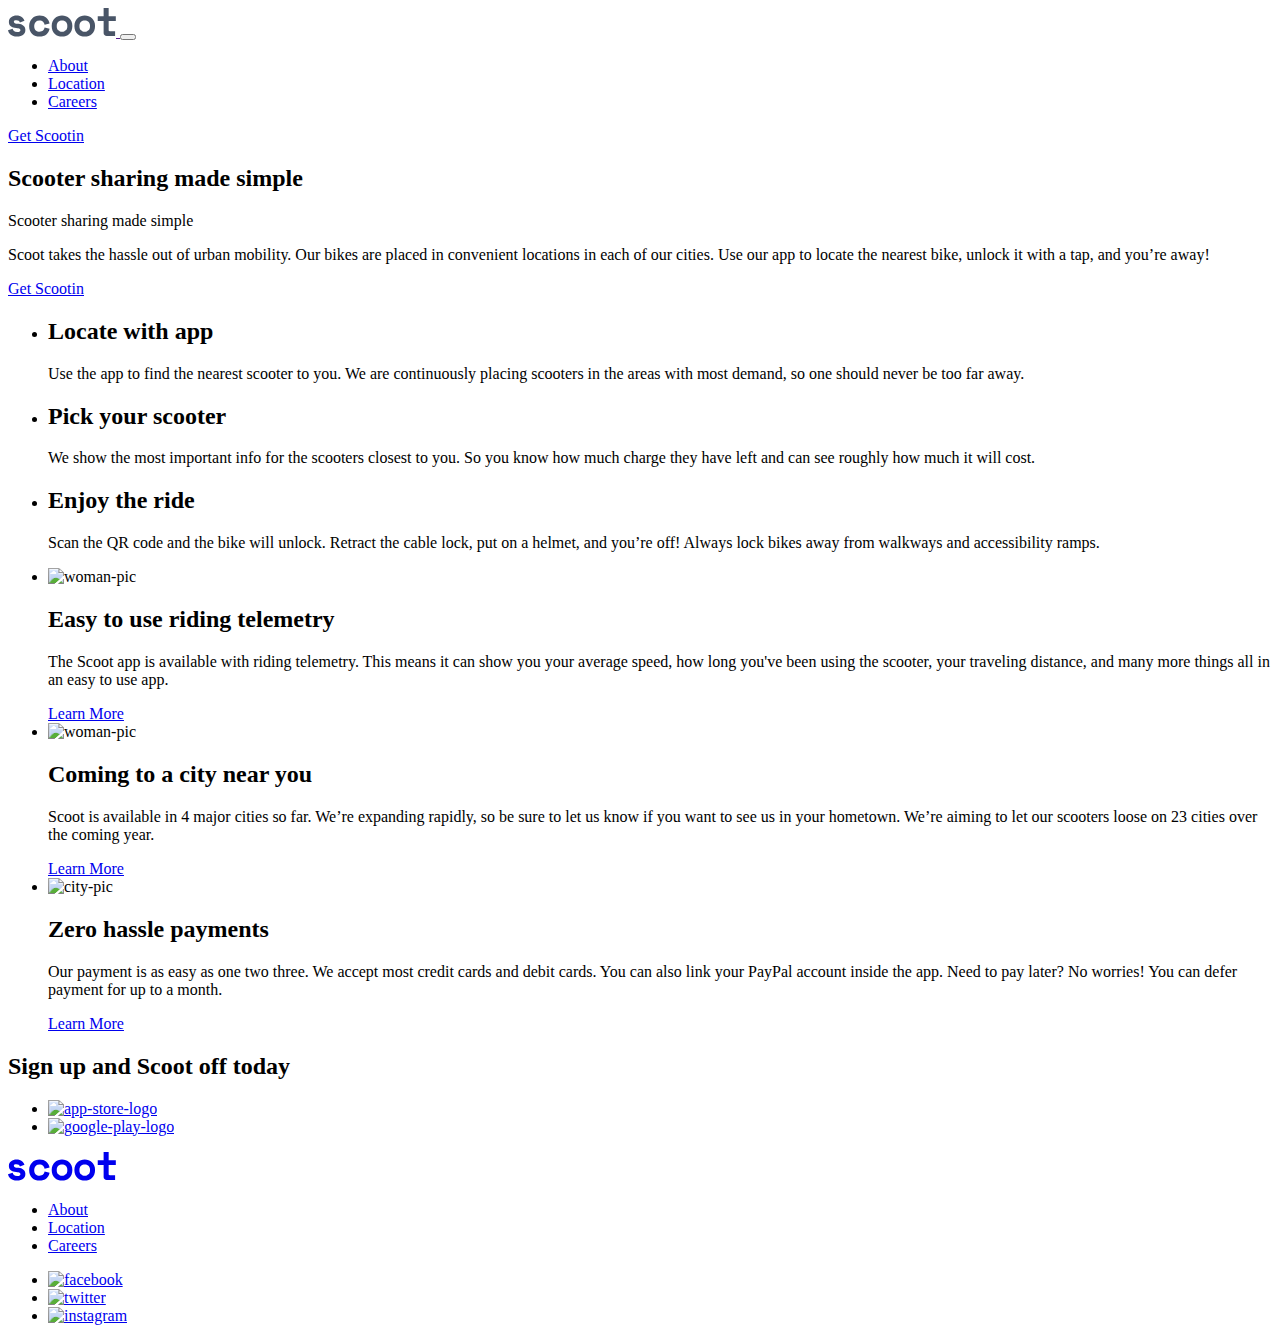
==== index.html @ ee01afff "first commit" ====
<!DOCTYPE html>
<html lang="en">

<head>
    <meta charset="UTF-8">
    <meta http-equiv="X-UA-Compatible" content="IE=edge">
    <meta name="viewport" content="width=device-width, initial-scale=1.0">
    <title>scoot</title>
    <link rel="stylesheet" href="css/normalize.css">
    <link rel="stylesheet" href="css/main.css">
</head>

<body>
    <header class="header">
        <div class="container header__container">
            <a class="header__link-logo" href="">
                <svg class="footer__logo-svg" width="108" height="29" fill="currentColor"
                    xmlns="http://www.w3.org/2000/svg">
                    <path fill-rule="evenodd" clip-rule="evenodd"
                        d="M107.097 23.2V28h-8.4c-.907 0-1.647-.293-2.22-.88-.573-.587-.86-1.333-.86-2.24V12.96h-5.88v-4.8h5.88V0h5.04v8.16h7.16v4.8h-7.16V22c0 .8.36 1.2 1.08 1.2h5.36ZM9.12 28.56c2.613 0 4.64-.587 6.08-1.76 1.44-1.173 2.16-2.747 2.16-4.72v-.24c0-1.787-.64-3.18-1.92-4.18-1.28-1-2.933-1.607-4.96-1.82-1.76-.187-2.973-.42-3.64-.7-.667-.28-1-.74-1-1.38 0-.453.213-.833.64-1.14.427-.307 1.067-.46 1.92-.46.933 0 1.693.207 2.28.62.587.413 1 .98 1.24 1.7l4.56-1.84a8.832 8.832 0 0 0-.92-1.74c-.4-.6-.92-1.147-1.56-1.64-.64-.493-1.42-.893-2.34-1.2-.92-.307-2.007-.46-3.26-.46-.96 0-1.893.133-2.8.4a7.473 7.473 0 0 0-2.4 1.18 6.193 6.193 0 0 0-1.68 1.9c-.427.747-.64 1.613-.64 2.6v.24c0 1.893.66 3.327 1.98 4.3 1.32.973 3.1 1.553 5.34 1.74.827.08 1.513.187 2.06.32.547.133.98.3 1.3.5.32.2.54.413.66.64.12.227.18.473.18.74 0 .453-.233.873-.7 1.26-.467.387-1.327.58-2.58.58-1.413 0-2.46-.32-3.14-.96-.68-.64-1.127-1.387-1.34-2.24L0 22.32c.133.693.393 1.407.78 2.14.387.733.94 1.4 1.66 2 .72.6 1.627 1.1 2.72 1.5 1.093.4 2.413.6 3.96.6Zm22.454 0c2.827 0 5.087-.72 6.78-2.16 1.694-1.44 2.767-3.333 3.22-5.68l-4.96-1.24c-.24 1.307-.766 2.347-1.58 3.12-.813.773-1.993 1.16-3.54 1.16-.72 0-1.4-.113-2.04-.34a4.705 4.705 0 0 1-1.68-1.02c-.48-.453-.86-1.02-1.14-1.7-.28-.68-.42-1.46-.42-2.34v-.24c0-.88.14-1.673.42-2.38.28-.707.66-1.307 1.14-1.8a5.006 5.006 0 0 1 1.68-1.14 5.25 5.25 0 0 1 2.04-.4c1.547 0 2.747.427 3.6 1.28a5.184 5.184 0 0 1 1.52 3.04l4.96-1.28c-.453-2.347-1.54-4.24-3.26-5.68-1.72-1.44-3.966-2.16-6.74-2.16-1.44 0-2.793.24-4.06.72a9.726 9.726 0 0 0-3.32 2.08c-.946.907-1.686 2-2.22 3.28-.533 1.28-.8 2.72-.8 4.32v.48c0 1.6.267 3.027.8 4.28.534 1.253 1.267 2.307 2.2 3.16.934.853 2.034 1.507 3.3 1.96 1.267.453 2.634.68 4.1.68Zm26.355-.68c-1.24.453-2.54.68-3.9.68-1.36 0-2.66-.227-3.9-.68a9.996 9.996 0 0 1-3.3-1.98c-.96-.867-1.72-1.933-2.28-3.2-.56-1.267-.84-2.727-.84-4.38v-.48c0-1.627.28-3.073.84-4.34.56-1.267 1.32-2.34 2.28-3.22a9.827 9.827 0 0 1 3.3-2c1.24-.453 2.54-.68 3.9-.68 1.36 0 2.66.227 3.9.68a9.827 9.827 0 0 1 3.3 2c.96.88 1.72 1.953 2.28 3.22.56 1.267.84 2.713.84 4.34v.48c0 1.653-.28 3.113-.84 4.38-.56 1.267-1.32 2.333-2.28 3.2a9.996 9.996 0 0 1-3.3 1.98Zm-3.9-4.12c-.72 0-1.4-.12-2.04-.36a4.95 4.95 0 0 1-1.68-1.04 4.911 4.911 0 0 1-1.14-1.66c-.28-.653-.42-1.393-.42-2.22v-.8c0-.827.14-1.567.42-2.22.28-.653.66-1.207 1.14-1.66a4.95 4.95 0 0 1 1.68-1.04c.64-.24 1.32-.36 2.04-.36s1.4.12 2.04.36c.64.24 1.2.587 1.68 1.04.48.453.86 1.007 1.14 1.66.28.653.42 1.393.42 2.22v.8c0 .827-.14 1.567-.42 2.22a4.911 4.911 0 0 1-1.14 1.66c-.48.453-1.04.8-1.68 1.04-.64.24-1.32.36-2.04.36Zm26.594 4.12c-1.24.453-2.54.68-3.9.68-1.36 0-2.66-.227-3.9-.68a9.996 9.996 0 0 1-3.3-1.98c-.96-.867-1.72-1.933-2.28-3.2-.56-1.267-.84-2.727-.84-4.38v-.48c0-1.627.28-3.073.84-4.34.56-1.267 1.32-2.34 2.28-3.22a9.827 9.827 0 0 1 3.3-2c1.24-.453 2.54-.68 3.9-.68 1.36 0 2.66.227 3.9.68a9.827 9.827 0 0 1 3.3 2c.96.88 1.72 1.953 2.28 3.22.56 1.267.84 2.713.84 4.34v.48c0 1.653-.28 3.113-.84 4.38-.56 1.267-1.32 2.333-2.28 3.2a9.996 9.996 0 0 1-3.3 1.98Zm-3.9-4.12c-.72 0-1.4-.12-2.04-.36a4.95 4.95 0 0 1-1.68-1.04 4.911 4.911 0 0 1-1.14-1.66c-.28-.653-.42-1.393-.42-2.22v-.8c0-.827.14-1.567.42-2.22.28-.653.66-1.207 1.14-1.66a4.95 4.95 0 0 1 1.68-1.04c.64-.24 1.32-.36 2.04-.36s1.4.12 2.04.36c.64.24 1.2.587 1.68 1.04.48.453.86 1.007 1.14 1.66.28.653.42 1.393.42 2.22v.8c0 .827-.14 1.567-.42 2.22a4.911 4.911 0 0 1-1.14 1.66c-.48.453-1.04.8-1.68 1.04-.64.24-1.32.36-2.04.36Z"
                        fill="#495567" /></svg>
            </a>

            <button class="header__burger">
                <span class="header__buger-span"></span>
            </button>

            <nav class="header__nav header__nav-opened">
                <ul class="header__list">
                    <li class="header__item">
                        <a class="header__item-link" href="#">About</a>
                    </li>
                    <li class="header__item">
                        <a class="header__item-link" href="#">Location</a>
                    </li>
                    <li class="header__item">
                        <a class="header__item-link" href="#">Careers</a>
                    </li>
                </ul>
            </nav>
            <a class="main__link header__get-link" href="#">Get Scootin</a>
        </div>
    </header>
    <main>
        <div class="intro">
            <div class="container intro__container">
                <h2 class="visually-hidden"> Scooter sharing made simple</h2>
                <div class="intro__content">
                    <p class="intro__slogan">
                        Scooter sharing made simple
                    </p>
                    <p class="intro__desc">
                        Scoot takes the hassle out of urban mobility. Our bikes are placed in convenient locations in
                        each of our cities. Use our app to locate the nearest bike, unlock it with a tap, and you’re
                        away!
                    </p>
                    <a class="intro__link" href="#">Get Scootin</a>
                </div>
            </div>
        </div>

        <section class="catalog">
            <div class="container">
                <ul class="catalog__list">
                    <li class="catalog__item catalog__item-phone">
                        <h2 class="catalog__title">Locate with app</h2>
                        <p class="catalog__desc">Use the app to find the nearest scooter to you. We are continuously
                            placing scooters in the areas with most demand, so one should never be too far away. </p>
                    </li>
                    <li class="catalog__item catalog__item-scooter">
                        <h2 class="catalog__title">Pick your scooter</h2>
                        <p class="catalog__desc">We show the most important info for the scooters closest to you. So you
                            know how much charge they have left and can see roughly how much it will cost.</p>
                    </li>
                    <li class="catalog__item catalog__item-driver">
                        <h2 class="catalog__title">Enjoy the ride</h2>
                        <p class="catalog__desc">Scan the QR code and the bike will unlock. Retract the cable lock, put
                            on a helmet, and you’re off! Always lock bikes away from walkways and accessibility ramps.
                        </p>
                    </li>
                </ul>
            </div>
        </section>

        <section class="menu">
            <div class="container">
                <ul class="menu__list">
                    <li class="menu__item">
                        <div class="menu__item-div">
                            <picture>
                                <source type="image/webp" media="(max-width-719px)" srcset="img/woman.webp 1x, img/woman@2x.webp 2x">
                                <source type="image/webp" media="(max-width-1310px)" srcset="img/woman.webp 1x, img/woman@2x.webp 2x">
                                <source type="image/webp" width="445" height="445" srcset="img/woman.webp 1x, img/woman@2x.webp 2x">
                                
                                <source media="(max-width:719px)" srcset="img/woman.jpg 1x, img/woman@2x.jpg">
                                <source media="(max-width:1310px)" srcset="img/woman.jpg 1x, img/woman@2x.jpg 2x">
                                <!-- <img class="menu__item-img" src="img/woman.jpg" srcset="img/woman@2x.jpg 2x, img/woman.jpg 1x" alt="woman" width="445" height="445"> -->
                            </picture>
                            <img class="menu__item-img" src="img/woman.jpg" alt="woman-pic" srcset="img/woman@2x.jpg 2x, img/woman.jpg 1x" width="445" height="445">
                            <div class="menu__content">
                                <h2 class="menu__content-title">Easy to use
                                    riding telemetry</h2>
                                <p class="menu__content-paragraph">The Scoot app is available with riding telemetry.
                                    This means it can show you your average speed, how long you've been using the
                                    scooter, your traveling distance, and many more things all in an easy to use app.
                                </p>
                                <a class="main__link menu__link-learn" href="#">Learn More</a>
                            </div>
                        </div>
                    </li>
                    <li class="menu__item">
                        <div class="menu__item-div">
                            <picture>
                                <source type="image/webp" media="(max-width-719px)" srcset="img/city.webp 1x, img/city@2x.webp 2x">
                                <source type="image/webp" media="(max-width-1310px)" srcset="img/city.webp 1x, img/city@2x.webp 2x">
                                <source type="image/webp" width="445" height="445" srcset="img/city.webp 1x, img/city@2x.webp 2x">
                                
                                <source media="(max-width:719px)" srcset="img/city.jpg 1x, img/city@2x.jpg">
                                <source media="(max-width:1310px)" srcset="img/city.jpg 1x, img/city@2x.jpg 2x">
                                <!-- <img class="menu__item-img" src="img/city.jpg" srcset="img/city@2x.jpg 2x, img/city.jpg 1x" alt="city" width="445" height="445"> -->
                            </picture>
                            <img class="menu__item-img" src="img/city.jpg" alt="woman-pic" srcset="img/city@2x.jpg 2x, img/city.jpg 1x" width="445" height="445">
                            <div class="menu__content">
                                <h2 class="menu__content-title">Coming to a city near you</h2>
                                <p class="menu__content-paragraph">Scoot is available in 4 major cities so far. We’re
                                    expanding rapidly, so be sure to let us know if you want to see us in your hometown.
                                    We’re aiming to let our scooters loose on 23 cities over the coming year.</p>
                                <a class="main__link menu__link-learn" href="#">Learn More</a>
                            </div>
                        </div>
                    </li>
                    <li class="menu__item">
                        <div class="menu__item-div">
                            <picture>
                                <source type="image/webp" media="(max-width-719px)" srcset="img/wallet.webp 1x, img/wallet@2x.webp 2x">
                                <source type="image/webp" media="(max-width-1310px)" srcset="img/wallet.webp 1x, img/wallet@2x.webp 2x">
                                <source type="image/webp" width="445" height="445" srcset="img/wallet.webp 1x, img/wallet@2x.webp 2x">
                                
                                <source media="(max-width:719px)" srcset="img/wallet.jpg 1x, img/wallet@2x.jpg">
                                <source media="(max-width:1310px)" srcset="img/wallet.jpg 1x, img/wallet@2x.jpg 2x">
                                <!-- <img class="menu__item-img" src="img/wallet.jpg" srcset="img/wallet@2x.jpg 2x, img/wallet.jpg 1x" alt="wallet" width="445" height="445"> -->
                            </picture>
                            <img class="menu__item-img" src="img/wallet.jpg" alt="city-pic" srcset="img/wallet@2x.jpg 2x, img/wallet.jpg 1x" width="445" height="445">
                            <div class="menu__content">
                                <h2 class="menu__content-title">Zero hassle payments</h2>
                                <p class="menu__content-paragraph">Our payment is as easy as one two three. We accept
                                    most credit cards and debit cards. You can also link your PayPal account inside the
                                    app. Need to pay later? No worries! You can defer payment for up to a month.</p>
                                <a class="main__link menu__link-learn" href="#">Learn More</a>
                            </div>
                        </div>
                    </li>

                </ul>
            </div>
        </section>
        <section class="cta">
            <div class="container">
                <div class="cta__content">
                    <h2 class="cta__title">Sign up and Scoot off today</h2>
                    <ul class="cta__list">
                        <li class="cta__item">
                            <a class="cta__link" href="#"><img class="cta__content-img" src="img/app-store.svg"
                                    alt="app-store-logo" width="182" height="56"></a>
                        </li>
                        <li class="cta__item">
                            <a class="cta__link" href="#">
                                <img class="cta__content-img" src="img/google-play.svg" alt="google-play-logo"
                                    width="182" height="56">
                            </a>
                        </li>
                    </ul>
                </div>
            </div>
        </section>
    </main>
    <footer class="footer">
        <div class="container footer__container">
            <a href="#">
                <svg class="footer__logo-svg" width="108" height="29" fill="currentColor"
                    xmlns="http://www.w3.org/2000/svg">
                    <path fill-rule="evenodd" clip-rule="evenodd"
                        d="M107.097 23.2V28h-8.4c-.907 0-1.647-.293-2.22-.88-.573-.587-.86-1.333-.86-2.24V12.96h-5.88v-4.8h5.88V0h5.04v8.16h7.16v4.8h-7.16V22c0 .8.36 1.2 1.08 1.2h5.36ZM9.12 28.56c2.613 0 4.64-.587 6.08-1.76 1.44-1.173 2.16-2.747 2.16-4.72v-.24c0-1.787-.64-3.18-1.92-4.18-1.28-1-2.933-1.607-4.96-1.82-1.76-.187-2.973-.42-3.64-.7-.667-.28-1-.74-1-1.38 0-.453.213-.833.64-1.14.427-.307 1.067-.46 1.92-.46.933 0 1.693.207 2.28.62.587.413 1 .98 1.24 1.7l4.56-1.84a8.832 8.832 0 0 0-.92-1.74c-.4-.6-.92-1.147-1.56-1.64-.64-.493-1.42-.893-2.34-1.2-.92-.307-2.007-.46-3.26-.46-.96 0-1.893.133-2.8.4a7.473 7.473 0 0 0-2.4 1.18 6.193 6.193 0 0 0-1.68 1.9c-.427.747-.64 1.613-.64 2.6v.24c0 1.893.66 3.327 1.98 4.3 1.32.973 3.1 1.553 5.34 1.74.827.08 1.513.187 2.06.32.547.133.98.3 1.3.5.32.2.54.413.66.64.12.227.18.473.18.74 0 .453-.233.873-.7 1.26-.467.387-1.327.58-2.58.58-1.413 0-2.46-.32-3.14-.96-.68-.64-1.127-1.387-1.34-2.24L0 22.32c.133.693.393 1.407.78 2.14.387.733.94 1.4 1.66 2 .72.6 1.627 1.1 2.72 1.5 1.093.4 2.413.6 3.96.6Zm22.454 0c2.827 0 5.087-.72 6.78-2.16 1.694-1.44 2.767-3.333 3.22-5.68l-4.96-1.24c-.24 1.307-.766 2.347-1.58 3.12-.813.773-1.993 1.16-3.54 1.16-.72 0-1.4-.113-2.04-.34a4.705 4.705 0 0 1-1.68-1.02c-.48-.453-.86-1.02-1.14-1.7-.28-.68-.42-1.46-.42-2.34v-.24c0-.88.14-1.673.42-2.38.28-.707.66-1.307 1.14-1.8a5.006 5.006 0 0 1 1.68-1.14 5.25 5.25 0 0 1 2.04-.4c1.547 0 2.747.427 3.6 1.28a5.184 5.184 0 0 1 1.52 3.04l4.96-1.28c-.453-2.347-1.54-4.24-3.26-5.68-1.72-1.44-3.966-2.16-6.74-2.16-1.44 0-2.793.24-4.06.72a9.726 9.726 0 0 0-3.32 2.08c-.946.907-1.686 2-2.22 3.28-.533 1.28-.8 2.72-.8 4.32v.48c0 1.6.267 3.027.8 4.28.534 1.253 1.267 2.307 2.2 3.16.934.853 2.034 1.507 3.3 1.96 1.267.453 2.634.68 4.1.68Zm26.355-.68c-1.24.453-2.54.68-3.9.68-1.36 0-2.66-.227-3.9-.68a9.996 9.996 0 0 1-3.3-1.98c-.96-.867-1.72-1.933-2.28-3.2-.56-1.267-.84-2.727-.84-4.38v-.48c0-1.627.28-3.073.84-4.34.56-1.267 1.32-2.34 2.28-3.22a9.827 9.827 0 0 1 3.3-2c1.24-.453 2.54-.68 3.9-.68 1.36 0 2.66.227 3.9.68a9.827 9.827 0 0 1 3.3 2c.96.88 1.72 1.953 2.28 3.22.56 1.267.84 2.713.84 4.34v.48c0 1.653-.28 3.113-.84 4.38-.56 1.267-1.32 2.333-2.28 3.2a9.996 9.996 0 0 1-3.3 1.98Zm-3.9-4.12c-.72 0-1.4-.12-2.04-.36a4.95 4.95 0 0 1-1.68-1.04 4.911 4.911 0 0 1-1.14-1.66c-.28-.653-.42-1.393-.42-2.22v-.8c0-.827.14-1.567.42-2.22.28-.653.66-1.207 1.14-1.66a4.95 4.95 0 0 1 1.68-1.04c.64-.24 1.32-.36 2.04-.36s1.4.12 2.04.36c.64.24 1.2.587 1.68 1.04.48.453.86 1.007 1.14 1.66.28.653.42 1.393.42 2.22v.8c0 .827-.14 1.567-.42 2.22a4.911 4.911 0 0 1-1.14 1.66c-.48.453-1.04.8-1.68 1.04-.64.24-1.32.36-2.04.36Zm26.594 4.12c-1.24.453-2.54.68-3.9.68-1.36 0-2.66-.227-3.9-.68a9.996 9.996 0 0 1-3.3-1.98c-.96-.867-1.72-1.933-2.28-3.2-.56-1.267-.84-2.727-.84-4.38v-.48c0-1.627.28-3.073.84-4.34.56-1.267 1.32-2.34 2.28-3.22a9.827 9.827 0 0 1 3.3-2c1.24-.453 2.54-.68 3.9-.68 1.36 0 2.66.227 3.9.68a9.827 9.827 0 0 1 3.3 2c.96.88 1.72 1.953 2.28 3.22.56 1.267.84 2.713.84 4.34v.48c0 1.653-.28 3.113-.84 4.38-.56 1.267-1.32 2.333-2.28 3.2a9.996 9.996 0 0 1-3.3 1.98Zm-3.9-4.12c-.72 0-1.4-.12-2.04-.36a4.95 4.95 0 0 1-1.68-1.04 4.911 4.911 0 0 1-1.14-1.66c-.28-.653-.42-1.393-.42-2.22v-.8c0-.827.14-1.567.42-2.22.28-.653.66-1.207 1.14-1.66a4.95 4.95 0 0 1 1.68-1.04c.64-.24 1.32-.36 2.04-.36s1.4.12 2.04.36c.64.24 1.2.587 1.68 1.04.48.453.86 1.007 1.14 1.66.28.653.42 1.393.42 2.22v.8c0 .827-.14 1.567-.42 2.22a4.911 4.911 0 0 1-1.14 1.66c-.48.453-1.04.8-1.68 1.04-.64.24-1.32.36-2.04.36Z"
                        fill="currentColor" /></svg>
            </a>
            <ul class="footer__list footer__list-pages">
                <li class="footer__item">
                    <a class="footer__item-link" href="#">About</a>
                </li>
                <li class="footer__item">
                    <a class="footer__item-link" href="#">Location</a>
                </li>
                <li class="footer__item">
                    <a class="footer__item-link" href="#">Careers</a>
                </li>
            </ul>
            <ul class="footer__list footer__list-icons">
                <li class="footer__item-icons">
                    <a href="#" class="footer__item-link--icons">
                        <img class="footer__icons-img" src="img/facebook.svg" alt="facebook" width="24" height="24">
                    </a>
                </li>
                <li class="footer__item-icons">
                    <a href="#" class="footer__item-link--icons">
                        <img class="footer__icons-img" src="img/twitter.svg" alt="twitter" width="24" height="24">
                    </a>
                </li>
                <li class="footer__item-icons">
                    <a href="#" class="footer__item-link--icons">
                        <img class="footer__icons-img" src="img/instagram.svg" alt="instagram" width="24" height="24">
                    </a>
                </li>
            </ul>
        </div>
    </footer>

    


    <script src="./js/index.js"></script>
</body>

</html>
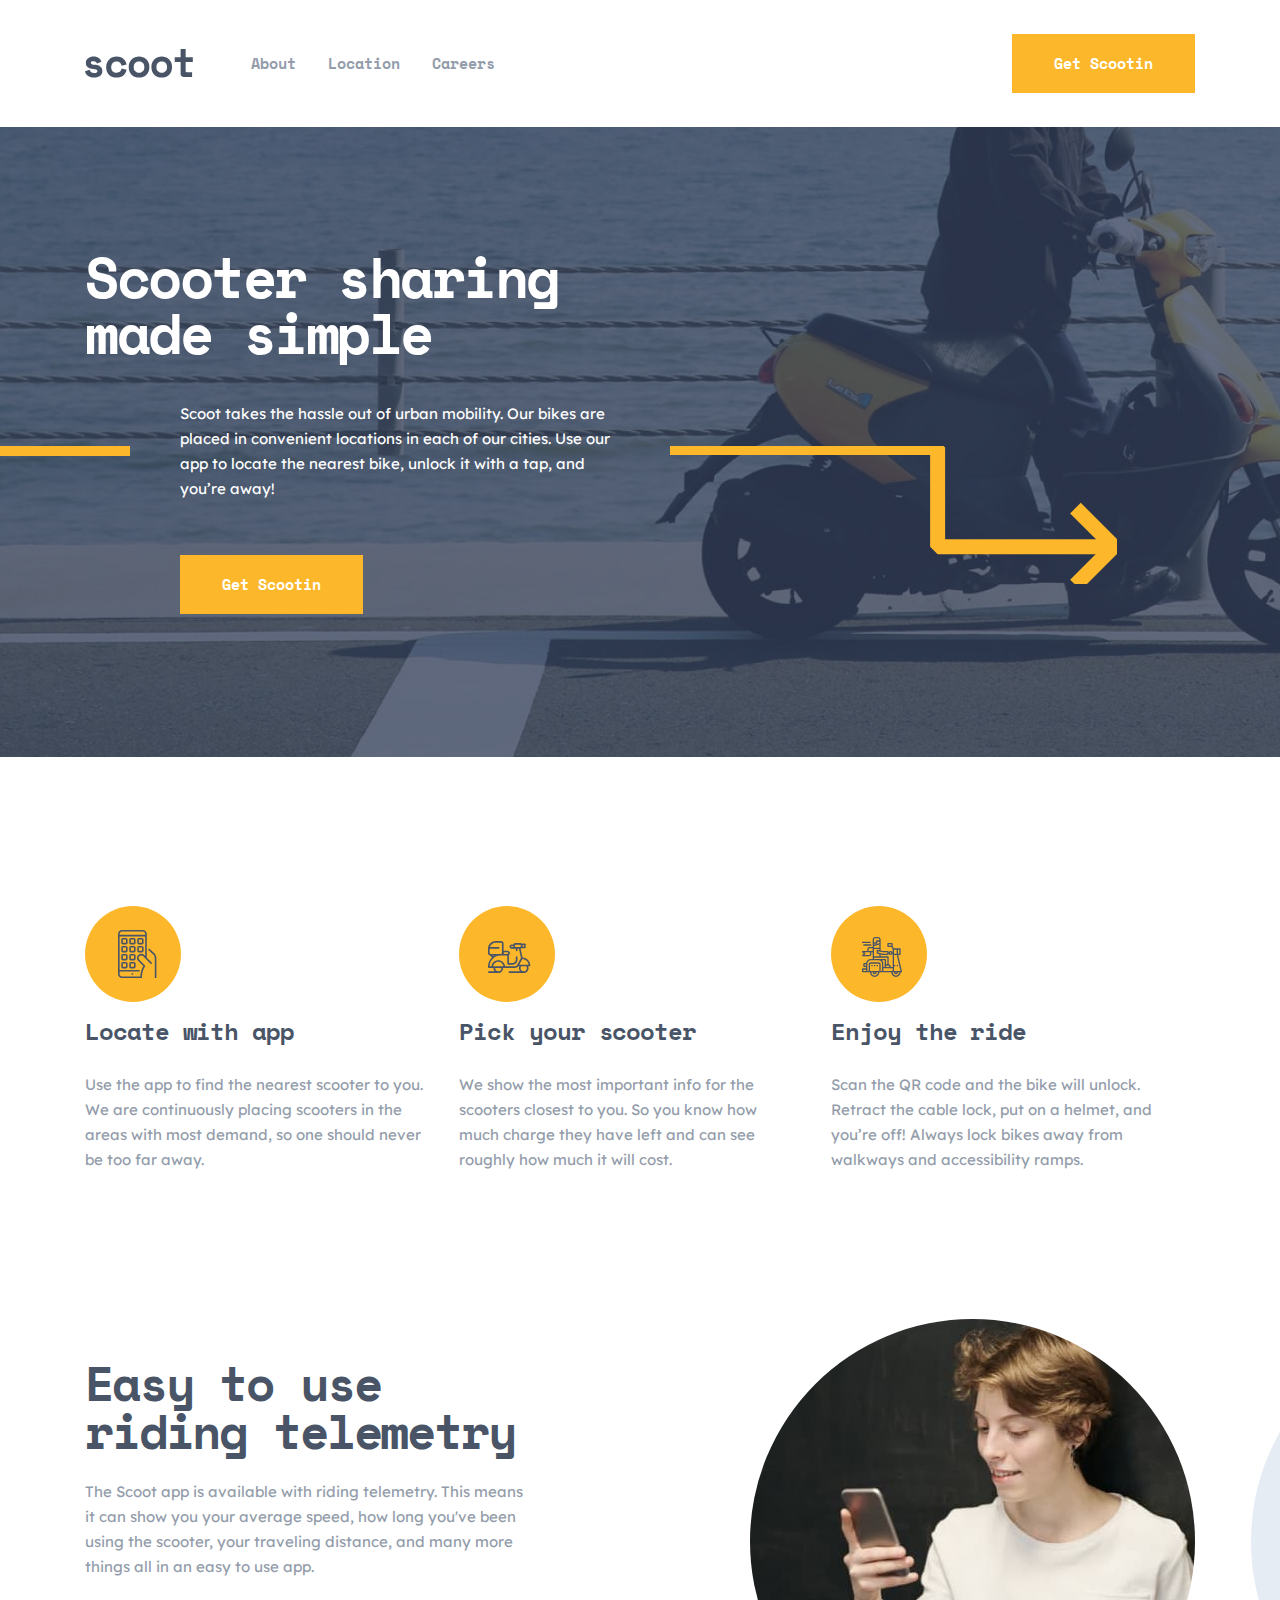
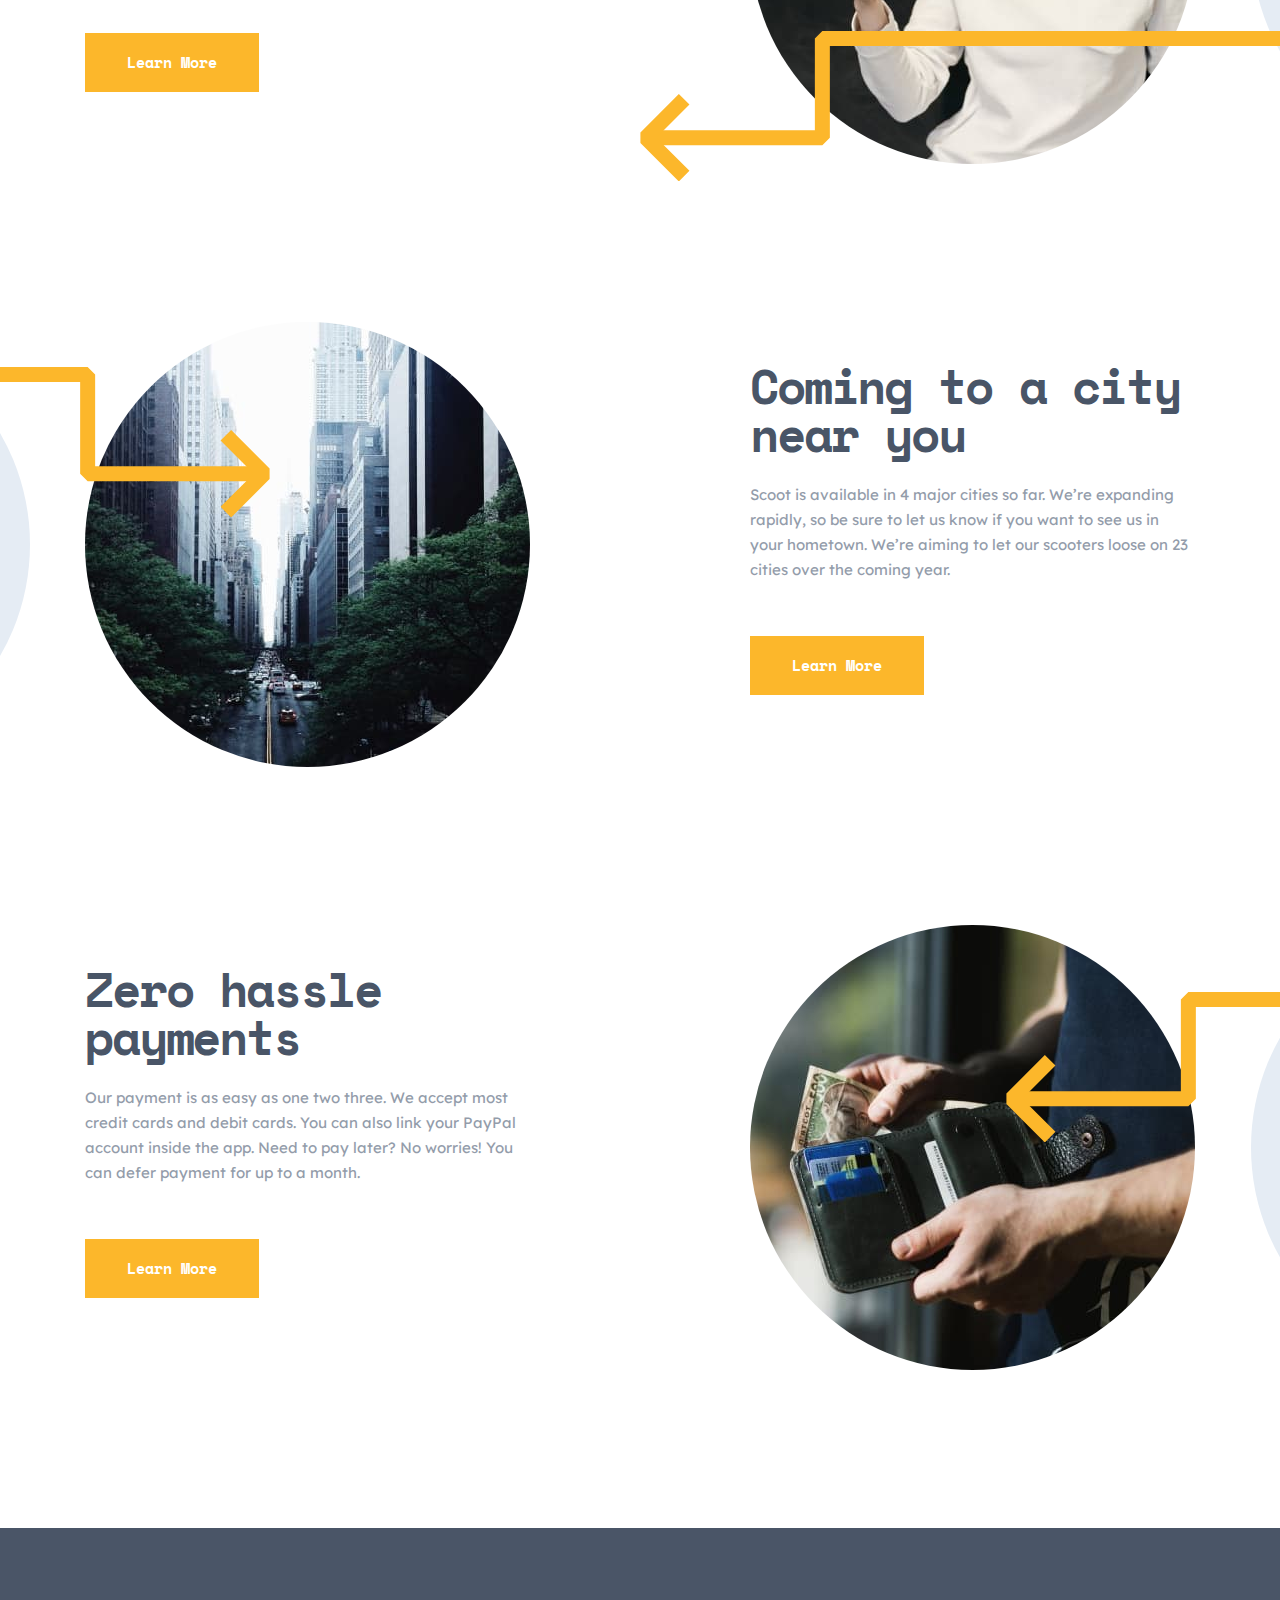
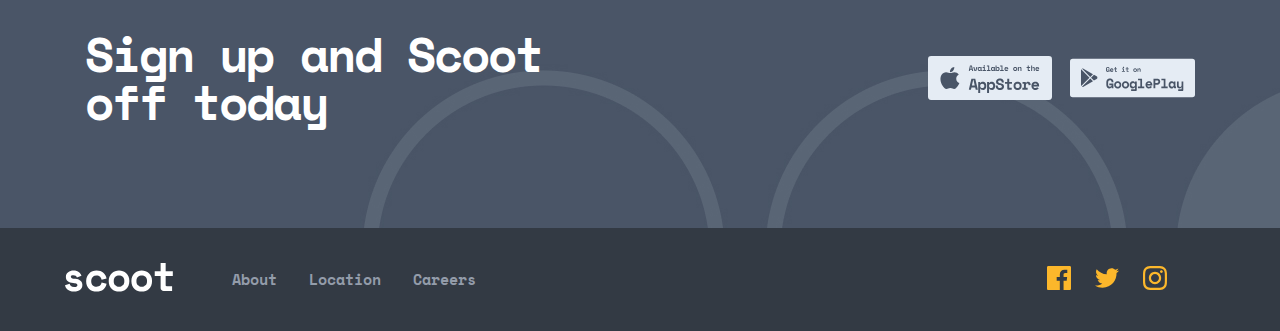
==== commit 29e24294: "initial commit" ====
--- a/index.html
+++ b/index.html
@@ -13,34 +13,36 @@
 <body>
     <header class="header">
         <div class="container header__container">
-            <a class="header__link-logo" href="">
-                <svg class="footer__logo-svg" width="108" height="29" fill="currentColor"
-                    xmlns="http://www.w3.org/2000/svg">
+            <a class="header__link-logo" href="/">
+                <svg class="logo" width="108" height="29" fill="currentColor" xmlns="http://www.w3.org/2000/svg">
                     <path fill-rule="evenodd" clip-rule="evenodd"
                         d="M107.097 23.2V28h-8.4c-.907 0-1.647-.293-2.22-.88-.573-.587-.86-1.333-.86-2.24V12.96h-5.88v-4.8h5.88V0h5.04v8.16h7.16v4.8h-7.16V22c0 .8.36 1.2 1.08 1.2h5.36ZM9.12 28.56c2.613 0 4.64-.587 6.08-1.76 1.44-1.173 2.16-2.747 2.16-4.72v-.24c0-1.787-.64-3.18-1.92-4.18-1.28-1-2.933-1.607-4.96-1.82-1.76-.187-2.973-.42-3.64-.7-.667-.28-1-.74-1-1.38 0-.453.213-.833.64-1.14.427-.307 1.067-.46 1.92-.46.933 0 1.693.207 2.28.62.587.413 1 .98 1.24 1.7l4.56-1.84a8.832 8.832 0 0 0-.92-1.74c-.4-.6-.92-1.147-1.56-1.64-.64-.493-1.42-.893-2.34-1.2-.92-.307-2.007-.46-3.26-.46-.96 0-1.893.133-2.8.4a7.473 7.473 0 0 0-2.4 1.18 6.193 6.193 0 0 0-1.68 1.9c-.427.747-.64 1.613-.64 2.6v.24c0 1.893.66 3.327 1.98 4.3 1.32.973 3.1 1.553 5.34 1.74.827.08 1.513.187 2.06.32.547.133.98.3 1.3.5.32.2.54.413.66.64.12.227.18.473.18.74 0 .453-.233.873-.7 1.26-.467.387-1.327.58-2.58.58-1.413 0-2.46-.32-3.14-.96-.68-.64-1.127-1.387-1.34-2.24L0 22.32c.133.693.393 1.407.78 2.14.387.733.94 1.4 1.66 2 .72.6 1.627 1.1 2.72 1.5 1.093.4 2.413.6 3.96.6Zm22.454 0c2.827 0 5.087-.72 6.78-2.16 1.694-1.44 2.767-3.333 3.22-5.68l-4.96-1.24c-.24 1.307-.766 2.347-1.58 3.12-.813.773-1.993 1.16-3.54 1.16-.72 0-1.4-.113-2.04-.34a4.705 4.705 0 0 1-1.68-1.02c-.48-.453-.86-1.02-1.14-1.7-.28-.68-.42-1.46-.42-2.34v-.24c0-.88.14-1.673.42-2.38.28-.707.66-1.307 1.14-1.8a5.006 5.006 0 0 1 1.68-1.14 5.25 5.25 0 0 1 2.04-.4c1.547 0 2.747.427 3.6 1.28a5.184 5.184 0 0 1 1.52 3.04l4.96-1.28c-.453-2.347-1.54-4.24-3.26-5.68-1.72-1.44-3.966-2.16-6.74-2.16-1.44 0-2.793.24-4.06.72a9.726 9.726 0 0 0-3.32 2.08c-.946.907-1.686 2-2.22 3.28-.533 1.28-.8 2.72-.8 4.32v.48c0 1.6.267 3.027.8 4.28.534 1.253 1.267 2.307 2.2 3.16.934.853 2.034 1.507 3.3 1.96 1.267.453 2.634.68 4.1.68Zm26.355-.68c-1.24.453-2.54.68-3.9.68-1.36 0-2.66-.227-3.9-.68a9.996 9.996 0 0 1-3.3-1.98c-.96-.867-1.72-1.933-2.28-3.2-.56-1.267-.84-2.727-.84-4.38v-.48c0-1.627.28-3.073.84-4.34.56-1.267 1.32-2.34 2.28-3.22a9.827 9.827 0 0 1 3.3-2c1.24-.453 2.54-.68 3.9-.68 1.36 0 2.66.227 3.9.68a9.827 9.827 0 0 1 3.3 2c.96.88 1.72 1.953 2.28 3.22.56 1.267.84 2.713.84 4.34v.48c0 1.653-.28 3.113-.84 4.38-.56 1.267-1.32 2.333-2.28 3.2a9.996 9.996 0 0 1-3.3 1.98Zm-3.9-4.12c-.72 0-1.4-.12-2.04-.36a4.95 4.95 0 0 1-1.68-1.04 4.911 4.911 0 0 1-1.14-1.66c-.28-.653-.42-1.393-.42-2.22v-.8c0-.827.14-1.567.42-2.22.28-.653.66-1.207 1.14-1.66a4.95 4.95 0 0 1 1.68-1.04c.64-.24 1.32-.36 2.04-.36s1.4.12 2.04.36c.64.24 1.2.587 1.68 1.04.48.453.86 1.007 1.14 1.66.28.653.42 1.393.42 2.22v.8c0 .827-.14 1.567-.42 2.22a4.911 4.911 0 0 1-1.14 1.66c-.48.453-1.04.8-1.68 1.04-.64.24-1.32.36-2.04.36Zm26.594 4.12c-1.24.453-2.54.68-3.9.68-1.36 0-2.66-.227-3.9-.68a9.996 9.996 0 0 1-3.3-1.98c-.96-.867-1.72-1.933-2.28-3.2-.56-1.267-.84-2.727-.84-4.38v-.48c0-1.627.28-3.073.84-4.34.56-1.267 1.32-2.34 2.28-3.22a9.827 9.827 0 0 1 3.3-2c1.24-.453 2.54-.68 3.9-.68 1.36 0 2.66.227 3.9.68a9.827 9.827 0 0 1 3.3 2c.96.88 1.72 1.953 2.28 3.22.56 1.267.84 2.713.84 4.34v.48c0 1.653-.28 3.113-.84 4.38-.56 1.267-1.32 2.333-2.28 3.2a9.996 9.996 0 0 1-3.3 1.98Zm-3.9-4.12c-.72 0-1.4-.12-2.04-.36a4.95 4.95 0 0 1-1.68-1.04 4.911 4.911 0 0 1-1.14-1.66c-.28-.653-.42-1.393-.42-2.22v-.8c0-.827.14-1.567.42-2.22.28-.653.66-1.207 1.14-1.66a4.95 4.95 0 0 1 1.68-1.04c.64-.24 1.32-.36 2.04-.36s1.4.12 2.04.36c.64.24 1.2.587 1.68 1.04.48.453.86 1.007 1.14 1.66.28.653.42 1.393.42 2.22v.8c0 .827-.14 1.567-.42 2.22a4.911 4.911 0 0 1-1.14 1.66c-.48.453-1.04.8-1.68 1.04-.64.24-1.32.36-2.04.36Z"
                         fill="#495567" /></svg>
             </a>
 
-            <button class="header__burger">
-                <span class="header__buger-span"></span>
-            </button>
-
-            <nav class="header__nav header__nav-opened">
-                <ul class="header__list">
-                    <li class="header__item">
-                        <a class="header__item-link" href="#">About</a>
-                    </li>
-                    <li class="header__item">
-                        <a class="header__item-link" href="#">Location</a>
-                    </li>
-                    <li class="header__item">
-                        <a class="header__item-link" href="#">Careers</a>
-                    </li>
-                </ul>
+            <!-- <button class="header__burger">
+                <span class="header__buger-inside"></span>
+            </button> -->
+
+            <nav class="nav header__nav">
+                <div class="header__nav-wrapper">
+                    <ul class="nav__list header__nav-list">
+                        <li class="nav__item header__nav-item">
+                            <a href="#" class="nav__link header__nav-link">About</a>
+                        </li>
+                        <li class="nav__item header__nav-item">
+                            <a href="#" class="nav__link header__nav-link">Location</a>
+                        </li>
+                        <li class="nav__item header__nav-item">
+                            <a href="#" class="nav__link header__nav-link">Careers</a>
+                        </li>
+                    </ul>
+                    <a href="/" class="main__link">Get Scootin</a>
+                </div>
             </nav>
-            <a class="main__link header__get-link" href="#">Get Scootin</a>
         </div>
     </header>
+
     <main>
         <div class="intro">
             <div class="container intro__container">
@@ -54,14 +56,14 @@
                         each of our cities. Use our app to locate the nearest bike, unlock it with a tap, and you’re
                         away!
                     </p>
-                    <a class="intro__link" href="#">Get Scootin</a>
+                    <a class="main__link intro__main-link" href="#">Get Scootin</a>
                 </div>
             </div>
         </div>
 
         <section class="catalog">
             <div class="container">
-                <ul class="catalog__list">
+                <ol class="catalog__list">
                     <li class="catalog__item catalog__item-phone">
                         <h2 class="catalog__title">Locate with app</h2>
                         <p class="catalog__desc">Use the app to find the nearest scooter to you. We are continuously
@@ -78,7 +80,7 @@
                             on a helmet, and you’re off! Always lock bikes away from walkways and accessibility ramps.
                         </p>
                     </li>
-                </ul>
+                </ol>
             </div>
         </section>
 
@@ -86,17 +88,21 @@
             <div class="container">
                 <ul class="menu__list">
                     <li class="menu__item">
-                        <div class="menu__item-div">
+                        <div class="menu__item-content">
                             <picture>
-                                <source type="image/webp" media="(max-width-719px)" srcset="img/woman.webp 1x, img/woman@2x.webp 2x">
-                                <source type="image/webp" media="(max-width-1310px)" srcset="img/woman.webp 1x, img/woman@2x.webp 2x">
-                                <source type="image/webp" width="445" height="445" srcset="img/woman.webp 1x, img/woman@2x.webp 2x">
-                                
+                                <source type="image/webp" media="(max-width-719px)"
+                                    srcset="img/woman.webp 1x, img/woman@2x.webp 2x">
+                                <source type="image/webp" media="(max-width-1310px)"
+                                    srcset="img/woman.webp 1x, img/woman@2x.webp 2x">
+                                <source type="image/webp" width="445" height="445"
+                                    srcset="img/woman.webp 1x, img/woman@2x.webp 2x">
+
                                 <source media="(max-width:719px)" srcset="img/woman.jpg 1x, img/woman@2x.jpg">
                                 <source media="(max-width:1310px)" srcset="img/woman.jpg 1x, img/woman@2x.jpg 2x">
                                 <!-- <img class="menu__item-img" src="img/woman.jpg" srcset="img/woman@2x.jpg 2x, img/woman.jpg 1x" alt="woman" width="445" height="445"> -->
                             </picture>
-                            <img class="menu__item-img" src="img/woman.jpg" alt="woman-pic" srcset="img/woman@2x.jpg 2x, img/woman.jpg 1x" width="445" height="445">
+                            <img class="menu__item-img" src="img/woman.jpg" alt="woman-pic"
+                                srcset="img/woman@2x.jpg 2x, img/woman.jpg 1x" width="445" height="445">
                             <div class="menu__content">
                                 <h2 class="menu__content-title">Easy to use
                                     riding telemetry</h2>
@@ -109,17 +115,21 @@
                         </div>
                     </li>
                     <li class="menu__item">
-                        <div class="menu__item-div">
+                        <div class="menu__item-content">
                             <picture>
-                                <source type="image/webp" media="(max-width-719px)" srcset="img/city.webp 1x, img/city@2x.webp 2x">
-                                <source type="image/webp" media="(max-width-1310px)" srcset="img/city.webp 1x, img/city@2x.webp 2x">
-                                <source type="image/webp" width="445" height="445" srcset="img/city.webp 1x, img/city@2x.webp 2x">
-                                
+                                <source type="image/webp" media="(max-width-719px)"
+                                    srcset="img/city.webp 1x, img/city@2x.webp 2x">
+                                <source type="image/webp" media="(max-width-1310px)"
+                                    srcset="img/city.webp 1x, img/city@2x.webp 2x">
+                                <source type="image/webp" width="445" height="445"
+                                    srcset="img/city.webp 1x, img/city@2x.webp 2x">
+
                                 <source media="(max-width:719px)" srcset="img/city.jpg 1x, img/city@2x.jpg">
                                 <source media="(max-width:1310px)" srcset="img/city.jpg 1x, img/city@2x.jpg 2x">
                                 <!-- <img class="menu__item-img" src="img/city.jpg" srcset="img/city@2x.jpg 2x, img/city.jpg 1x" alt="city" width="445" height="445"> -->
                             </picture>
-                            <img class="menu__item-img" src="img/city.jpg" alt="woman-pic" srcset="img/city@2x.jpg 2x, img/city.jpg 1x" width="445" height="445">
+                            <img class="menu__item-img" src="img/city.jpg" alt="woman-pic"
+                                srcset="img/city@2x.jpg 2x, img/city.jpg 1x" width="445" height="445">
                             <div class="menu__content">
                                 <h2 class="menu__content-title">Coming to a city near you</h2>
                                 <p class="menu__content-paragraph">Scoot is available in 4 major cities so far. We’re
@@ -130,17 +140,21 @@
                         </div>
                     </li>
                     <li class="menu__item">
-                        <div class="menu__item-div">
+                        <div class="menu__item-content">
                             <picture>
-                                <source type="image/webp" media="(max-width-719px)" srcset="img/wallet.webp 1x, img/wallet@2x.webp 2x">
-                                <source type="image/webp" media="(max-width-1310px)" srcset="img/wallet.webp 1x, img/wallet@2x.webp 2x">
-                                <source type="image/webp" width="445" height="445" srcset="img/wallet.webp 1x, img/wallet@2x.webp 2x">
-                                
+                                <source type="image/webp" media="(max-width-719px)"
+                                    srcset="img/wallet.webp 1x, img/wallet@2x.webp 2x">
+                                <source type="image/webp" media="(max-width-1310px)"
+                                    srcset="img/wallet.webp 1x, img/wallet@2x.webp 2x">
+                                <source type="image/webp" width="445" height="445"
+                                    srcset="img/wallet.webp 1x, img/wallet@2x.webp 2x">
+
                                 <source media="(max-width:719px)" srcset="img/wallet.jpg 1x, img/wallet@2x.jpg">
                                 <source media="(max-width:1310px)" srcset="img/wallet.jpg 1x, img/wallet@2x.jpg 2x">
                                 <!-- <img class="menu__item-img" src="img/wallet.jpg" srcset="img/wallet@2x.jpg 2x, img/wallet.jpg 1x" alt="wallet" width="445" height="445"> -->
                             </picture>
-                            <img class="menu__item-img" src="img/wallet.jpg" alt="city-pic" srcset="img/wallet@2x.jpg 2x, img/wallet.jpg 1x" width="445" height="445">
+                            <img class="menu__item-img" src="img/wallet.jpg" alt="city-pic"
+                                srcset="img/wallet@2x.jpg 2x, img/wallet.jpg 1x" width="445" height="445">
                             <div class="menu__content">
                                 <h2 class="menu__content-title">Zero hassle payments</h2>
                                 <p class="menu__content-paragraph">Our payment is as easy as one two three. We accept
@@ -149,7 +163,7 @@
                                 <a class="main__link menu__link-learn" href="#">Learn More</a>
                             </div>
                         </div>
-                    </li>
+                    </li> 
 
                 </ul>
             </div>
@@ -214,7 +228,7 @@
         </div>
     </footer>
 
-    
+
 
 
     <script src="./js/index.js"></script>
--- a/css/main.css
+++ b/css/main.css
@@ -0,0 +1,1462 @@
+*,
+*::after,
+*::before {
+  -webkit-box-sizing: border-box;
+          box-sizing: border-box;
+}
+
+body {
+  margin: 0;
+  margin-top: 96px;
+  padding: 0;
+  font-family: sans-serif;
+  color: #000;
+  background-color: #FFF;
+}
+
+a {
+  text-decoration: none;
+}
+
+img {
+  max-width: 100%;
+  height: 100%;
+}
+
+.visually-hidden {
+  clip: rect(0 0 0 0);
+  -webkit-clip-path: inset(50%);
+          clip-path: inset(50%);
+  height: 1px;
+  overflow: hidden;
+  position: absolute;
+  white-space: nowrap;
+  width: 1px;
+}
+
+@font-face {
+  font-family: 'Space Mono';
+  src: url("../fonts/SpaceMono-Bold.woff") format("woff2"), url("../fonts/SpaceMono-Bold.woff") format("woff");
+  font-weight: bold;
+  font-style: normal;
+  font-display: swap;
+}
+
+@font-face {
+  font-family: 'Lexend Deca';
+  src: url("../fonts/LexendDeca-Regular.woff2") format("woff2"), url("../fonts/LexendDeca-Regular.woff") format("woff");
+  font-weight: normal;
+  font-style: normal;
+  font-display: swap;
+}
+
+.container {
+  max-width: 1150px;
+  margin: 0 auto;
+  padding: 0 20px;
+}
+
+@media only screen and (max-width: 1150px) {
+  .container {
+    max-width: 729px;
+  }
+}
+
+@media only screen and (max-width: 729px) {
+  .container {
+    max-width: 355px;
+  }
+}
+
+.nav {
+  -webkit-box-flex: 1;
+      -ms-flex-positive: 1;
+          flex-grow: 1;
+  display: -webkit-box;
+  display: -ms-flexbox;
+  display: flex;
+  -webkit-box-align: baseline;
+      -ms-flex-align: baseline;
+          align-items: baseline;
+  -webkit-box-pack: justify;
+      -ms-flex-pack: justify;
+          justify-content: space-between;
+  margin-left: 58px;
+}
+
+.nav__list {
+  margin: 0;
+  padding: 0;
+  list-style: none;
+  display: -webkit-box;
+  display: -ms-flexbox;
+  display: flex;
+  display: flex;
+  -ms-flex-wrap: wrap;
+      flex-wrap: wrap;
+}
+
+.nav__item {
+  margin-right: 32px;
+}
+
+.nav__item:last-child {
+  margin-right: 0;
+}
+
+.nav__link {
+  font-family: "Space Mono";
+  font-size: 15px;
+  line-height: 25px;
+  color: #939CAA;
+  -webkit-transition: 0.2s ease all;
+  transition: 0.2s ease all;
+}
+
+.nav__link:hover {
+  color: #FCB72B;
+}
+
+.logo {
+  display: block;
+  height: auto;
+}
+
+.main__link {
+  display: block;
+  width: -webkit-fit-content;
+  width: -moz-fit-content;
+  width: fit-content;
+  padding: 14px 39px;
+  background-color: #FCB72B;
+  font-family: "Space Mono";
+  font-weight: bold;
+  font-size: 15px;
+  line-height: 25px;
+  text-align: center;
+  color: #FFFFFF;
+  border: 3px solid #FCB72B;
+  -webkit-transition: 0.3s ease all;
+  transition: 0.3s ease all;
+}
+
+.main__link:hover {
+  color: #FCB72B;
+  background-color: transparent;
+}
+
+.header {
+  position: relative;
+  position: fixed;
+  width: 100%;
+  top: 0;
+  left: 0;
+  z-index: 3;
+  padding: 0 20px;
+  background-color: #FFF;
+}
+
+.header__container {
+  display: -webkit-box;
+  display: -ms-flexbox;
+  display: flex;
+  -webkit-box-align: center;
+      -ms-flex-align: center;
+          align-items: center;
+  padding: 34px 20px;
+}
+
+.header__nav-wrapper {
+  display: -webkit-box;
+  display: -ms-flexbox;
+  display: flex;
+  -webkit-box-flex: 1;
+      -ms-flex-positive: 1;
+          flex-grow: 1;
+  -webkit-box-align: baseline;
+      -ms-flex-align: baseline;
+          align-items: baseline;
+  -webkit-box-pack: justify;
+      -ms-flex-pack: justify;
+          justify-content: space-between;
+}
+
+.header__burger {
+  display: none;
+}
+
+@media only screen and (max-width: 1150px) {
+  .header__get-link {
+    margin-left: auto;
+  }
+  .header__burger {
+    display: none;
+  }
+}
+
+@media only screen and (max-width: 729px) {
+  .header__nav {
+    display: none;
+  }
+  .header__logo {
+    margin-left: 0;
+  }
+  .header__burger-span {
+    width: 100%;
+    height: 4px;
+    background-color: #FCB72B;
+    display: block;
+    margin-bottom: 3px;
+  }
+  .header__burger {
+    margin: 0;
+    padding: 1px 2px;
+    background-color: #FFF;
+    border: none;
+    width: 20px;
+    height: 16px;
+    position: absolute;
+    display: block;
+    right: 82%;
+  }
+  .header__burger::before, .header__burger::after {
+    width: 100%;
+    height: 4px;
+    background-color: #FCB72B;
+    display: block;
+    content: '';
+    margin-bottom: 3px;
+  }
+  .header__burger::after {
+    margin-bottom: 0;
+  }
+  .header__nav-opened {
+    position: relative;
+  }
+  .header__nav-opened-span {
+    display: none;
+  }
+  .header__nav-opened::before, .header__nav-opened::after {
+    width: 20px;
+    position: absolute;
+    left: 50%;
+    top: 50%;
+  }
+  .header__nav-opened::before {
+    -webkit-transform: translate(-50%, -50%) rotate(-45deg);
+            transform: translate(-50%, -50%) rotate(-45deg);
+    margin-bottom: 0;
+  }
+  .header__nav-opened::after {
+    -webkit-transform: translate(-50%, -50%) rotate(45deg);
+            transform: translate(-50%, -50%) rotate(45deg);
+  }
+}
+
+.intro {
+  background: url("../../img/intro-bg.jpg") no-repeat center center;
+}
+
+@media only screen and (-webkit-min-device-pixel-ratio: 2), only screen and (min--moz-device-pixel-ratio: 2), only screen and (min-device-pixel-ratio: 2), only screen and (min-resolution: 192dpi), only screen and (min-resolution: 2dppx) {
+  .intro {
+    background-image: url("../../img/intro-bg@2x.jpg 2x");
+  }
+}
+
+.intro__content {
+  padding: 153px 0;
+}
+
+.intro__slogan {
+  max-width: 500px;
+  margin: 0;
+  margin-bottom: 40px;
+  color: #FFFFFF;
+  font-family: "Space Mono", "Arial", sans-serif;
+  font-size: 56px;
+  line-height: 1;
+  letter-spacing: -2.5px;
+  color: #FFFFFF;
+}
+
+.intro__desc {
+  position: relative;
+  max-width: 450px;
+  margin: 0;
+  margin-bottom: 54px;
+  margin-left: 95px;
+  font-family: "Lexend Deca", "Arial", sans-serif;
+  font-size: 15px;
+  line-height: 25px;
+  color: #FFFFFF;
+}
+
+.intro__desc::before {
+  position: absolute;
+  width: 202px;
+  border: 5px solid #FCB72B;
+  background-color: #FCB72B;
+  content: '';
+  top: 45%;
+  right: calc(100% + 50px);
+}
+
+.intro__desc::after {
+  position: absolute;
+  width: 447px;
+  height: 138px;
+  background: url("../../img/arrow.svg") no-repeat center center;
+  content: "";
+  top: 45%;
+  left: calc(100% + 40px);
+}
+
+.intro__main-link {
+  margin-left: 95px;
+}
+
+@media only screen and (max-width: 1150px) {
+  .intro {
+    background: url("../../img/intro-bg-tablet.jpg") no-repeat center center;
+    background-size: contain;
+  }
+}
+
+@media only screen and (max-width: 1150px) and (-webkit-min-device-pixel-ratio: 2), only screen and (max-width: 1150px) and (min--moz-device-pixel-ratio: 2), only screen and (max-width: 1150px) and (min-device-pixel-ratio: 2), only screen and (max-width: 1150px) and (min-resolution: 192dpi), only screen and (max-width: 1150px) and (min-resolution: 2dppx) {
+  .intro {
+    background-image: url("../../img/intro-bg-tablet@2x.jpg");
+  }
+}
+
+@media only screen and (max-width: 1150px) {
+  .intro__content {
+    position: relative;
+    display: -webkit-box;
+    display: -ms-flexbox;
+    display: flex;
+    -webkit-box-orient: vertical;
+    -webkit-box-direction: normal;
+        -ms-flex-direction: column;
+            flex-direction: column;
+    -webkit-box-align: center;
+        -ms-flex-align: center;
+            align-items: center;
+    padding-top: 115px;
+    padding-bottom: 179px;
+    text-align: center;
+  }
+  .intro__content::before {
+    position: absolute;
+    width: 447px;
+    height: 138px;
+    background: url("../../img/arrow-tablet.svg") no-repeat center center;
+    content: '';
+    top: 70%;
+    right: 60%;
+  }
+  .intro__slogan {
+    max-width: 373px;
+    font-size: 40px;
+    text-align: center;
+    letter-spacing: -1.78571px;
+    margin-bottom: 24px;
+  }
+  .intro__desc {
+    max-width: 573px;
+    margin-bottom: 46px;
+    margin-left: 17px;
+  }
+  .intro__desc::before {
+    display: none;
+  }
+  .intro__desc::after {
+    display: none;
+  }
+  .intro__link {
+    margin-left: 0;
+  }
+}
+
+@media only screen and (max-width: 729px) {
+  .intro {
+    background: url("../../img/intro-bg-mobile.jpg") no-repeat center center;
+  }
+}
+
+@media only screen and (max-width: 729px) and (-webkit-min-device-pixel-ratio: 2), only screen and (max-width: 729px) and (min--moz-device-pixel-ratio: 2), only screen and (max-width: 729px) and (min-device-pixel-ratio: 2), only screen and (max-width: 729px) and (min-resolution: 192dpi), only screen and (max-width: 729px) and (min-resolution: 2dppx) {
+  .intro {
+    background-image: url("../../img/intro-bg-mobile@2x.jpg 2x");
+  }
+}
+
+@media only screen and (max-width: 729px) {
+  .intro__content::before {
+    top: 75%;
+    right: 75%;
+  }
+}
+
+.catalog {
+  margin: 0;
+  padding: 250px 15px 147px;
+}
+
+.catalog__list {
+  margin: 0;
+  padding: 0;
+  list-style: none;
+  display: -webkit-box;
+  display: -ms-flexbox;
+  display: flex;
+}
+
+.catalog__title {
+  margin: 0;
+  padding: 0;
+  font-family: "Space Mono", "Arial", sans-serif;
+  font-size: 24px;
+  line-height: 28px;
+  letter-spacing: -1.07143px;
+  color: #495567;
+  margin-bottom: 27px;
+}
+
+.catalog__item {
+  position: relative;
+  margin-right: 30px;
+  text-align: left;
+}
+
+.catalog__item:last-child {
+  margin-right: 0;
+}
+
+.catalog__item-phone::before {
+  position: absolute;
+  display: block;
+  background: url("../../img/phone.svg") no-repeat center center;
+  width: 39px;
+  height: 48px;
+  content: '';
+  bottom: 125%;
+  right: 79%;
+}
+
+.catalog__item-phone::after {
+  position: absolute;
+  display: block;
+  width: 96px;
+  height: 96px;
+  content: '';
+  background-color: #FCB72B;
+  border-radius: 50%;
+  bottom: 110%;
+  z-index: -2;
+}
+
+.catalog__item-scooter::before {
+  position: absolute;
+  display: inline-block;
+  background: url("../../img/scooter.svg") no-repeat center center;
+  width: 43px;
+  height: 42px;
+  content: '';
+  bottom: 125%;
+  right: 79%;
+}
+
+.catalog__item-scooter::after {
+  position: absolute;
+  display: block;
+  width: 96px;
+  height: 96px;
+  content: '';
+  background-color: #FCB72B;
+  border-radius: 50%;
+  bottom: 110%;
+  z-index: -2;
+}
+
+.catalog__item-driver::before {
+  position: absolute;
+  display: inline-block;
+  background: url("../../img/driver.svg") no-repeat center center;
+  width: 43px;
+  height: 42px;
+  content: '';
+  bottom: 125%;
+  right: 80%;
+}
+
+.catalog__item-driver::after {
+  position: absolute;
+  display: block;
+  width: 96px;
+  height: 96px;
+  content: '';
+  background-color: #FCB72B;
+  border-radius: 50%;
+  bottom: 110%;
+  z-index: -2;
+}
+
+.catalog__desc {
+  margin: 0;
+  padding: 0;
+  font-family: "Lexend Deca", "Arial", sans-serif;
+  font-size: 15px;
+  line-height: 25px;
+  color: #939CAA;
+}
+
+@media only screen and (max-width: 1150px) {
+  .catalog {
+    padding-top: 172px;
+  }
+  .catalog__list {
+    -webkit-box-orient: vertical;
+    -webkit-box-direction: normal;
+        -ms-flex-direction: column;
+            flex-direction: column;
+    -webkit-box-align: center;
+        -ms-flex-align: center;
+            align-items: center;
+  }
+  .catalog__item {
+    max-width: 398px;
+    margin-left: 195px;
+    margin-right: 0;
+  }
+  .catalog__item-phone::before {
+    top: 28%;
+    right: 120%;
+  }
+  .catalog__item-phone::after {
+    top: 15%;
+    right: 114%;
+  }
+  .catalog__item-scooter::before {
+    top: 30%;
+    right: 121%;
+  }
+  .catalog__item-scooter::after {
+    top: 15%;
+    right: 115%;
+  }
+  .catalog__item-driver::before {
+    top: 30%;
+    right: 121%;
+  }
+  .catalog__item-driver::after {
+    top: 15%;
+    right: 115%;
+  }
+  .catalog__item .catalog__desc {
+    margin-bottom: 40px;
+  }
+}
+
+@media only screen and (max-width: 729px) {
+  .catalog {
+    padding-top: 150px;
+    padding-bottom: 80px;
+  }
+  .catalog__item {
+    margin-left: 0;
+    text-align: center;
+    margin-bottom: 128px;
+  }
+  .catalog__item:last-child {
+    margin-bottom: 0;
+  }
+  .catalog__item-phone::before {
+    top: -48%;
+    right: 47%;
+  }
+  .catalog__item-phone::after {
+    top: -60%;
+    right: 40%;
+  }
+  .catalog__item-scooter::before {
+    top: -50%;
+    right: 47%;
+  }
+  .catalog__item-scooter::after {
+    top: -65%;
+    right: 40%;
+  }
+  .catalog__item-driver::before {
+    top: -60%;
+    right: 47%;
+  }
+  .catalog__item-driver::after {
+    top: -72%;
+    right: 39%;
+  }
+}
+
+.menu {
+  overflow: hidden;
+}
+
+.menu__list {
+  margin: 0;
+  padding: 0;
+  list-style: none;
+}
+
+.menu__item {
+  -webkit-box-align: center;
+      -ms-flex-align: center;
+          align-items: center;
+  -webkit-box-pack: center;
+      -ms-flex-pack: center;
+          justify-content: center;
+  margin-bottom: 158px;
+  position: relative;
+}
+
+.menu__item:nth-child(2n-1) .menu__item-content {
+  -webkit-box-orient: horizontal;
+  -webkit-box-direction: reverse;
+      -ms-flex-direction: row-reverse;
+          flex-direction: row-reverse;
+}
+
+.menu__item:nth-child(2n-1) .menu__content {
+  margin-right: 220px;
+  text-align: left;
+}
+
+.menu__item:nth-child(2n) .menu__content {
+  margin-left: 220px;
+  text-align: left;
+}
+
+.menu__item::after {
+  position: absolute;
+  width: 740px;
+  height: 150px;
+  background: url("../..//img/arroow.svg") no-repeat center center;
+  content: '';
+  top: 70%;
+  left: 50%;
+  -webkit-transform: rotateY(180deg);
+          transform: rotateY(180deg);
+}
+
+.menu__item:nth-child(2n)::after {
+  top: 10%;
+  left: -50%;
+  -webkit-transform: rotateX(0deg);
+          transform: rotateX(0deg);
+}
+
+.menu__item:nth-child(3n)::after {
+  top: 15%;
+  left: 83%;
+}
+
+.menu__item::before {
+  position: absolute;
+  width: 445px;
+  height: 445px;
+  content: '';
+  background-color: #E5ECF4;
+  border-radius: 50%;
+  left: 105%;
+}
+
+.menu__item:nth-child(2n)::before {
+  left: auto;
+  right: 105%;
+}
+
+.menu__item-content {
+  display: -webkit-box;
+  display: -ms-flexbox;
+  display: flex;
+}
+
+.menu__item-img {
+  width: 445px;
+  height: 445px;
+  border-radius: 50%;
+}
+
+.menu__content {
+  text-align: left;
+}
+
+.menu__content-title {
+  margin-bottom: 24px;
+  font-family: "Space Mono", "Arial", sans-serif;
+  font-size: 48px;
+  line-height: 1;
+  letter-spacing: -2.14286px;
+  color: #495567;
+}
+
+.menu__content-paragraph {
+  margin-bottom: 54px;
+  font-family: "Lexend Deca", "Arial", sans-serif;
+  font-size: 15px;
+  line-height: 25px;
+  color: #939CAA;
+}
+
+.menu__link-learn {
+  text-align: center;
+}
+
+@media only screen and (max-width: 1150px) {
+  .menu__list {
+    display: -webkit-box;
+    display: -ms-flexbox;
+    display: flex;
+    -webkit-box-orient: vertical;
+    -webkit-box-direction: normal;
+        -ms-flex-direction: column;
+            flex-direction: column;
+  }
+  .menu__item {
+    position: relative;
+  }
+  .menu__item:nth-child(2n-1) .menu__item-content {
+    -webkit-box-orient: vertical;
+    -webkit-box-direction: normal;
+        -ms-flex-direction: column;
+            flex-direction: column;
+  }
+  .menu__item:nth-child(2n) .menu__item-content {
+    -webkit-box-orient: vertical;
+    -webkit-box-direction: normal;
+        -ms-flex-direction: column;
+            flex-direction: column;
+  }
+  .menu__item::before {
+    left: 95%;
+  }
+  .menu__item::after {
+    top: 37%;
+    right: auto;
+    left: 5%;
+  }
+  .menu__item:nth-child(2n-1) .menu__content {
+    margin-right: 0;
+    text-align: center;
+  }
+  .menu__item:nth-child(2n)::after {
+    top: 1%;
+  }
+  .menu__item:nth-child(2n)::before {
+    left: auto;
+    right: 93%;
+  }
+  .menu__item:nth-child(2n) .menu__content {
+    margin-left: 0;
+    text-align: center;
+  }
+  .menu__item:nth-child(3n)::after {
+    top: 10%;
+    left: auto;
+    right: -62%;
+  }
+  .menu__content {
+    max-width: 573px;
+    margin: 0;
+  }
+  .menu__item-div:nth-child(2n-1) {
+    -webkit-box-align: center;
+        -ms-flex-align: center;
+            align-items: center;
+    width: 100%;
+    margin-right: 0;
+  }
+}
+
+@media only screen and (max-width: 729px) {
+  .menu__item::before {
+    display: none;
+  }
+  .menu__item::after {
+    top: 22%;
+    left: auto;
+  }
+  .menu__item:nth-child(3n)::after {
+    top: -2%;
+    left: auto;
+    right: -165%;
+  }
+  .menu__item:nth-child(2n)::after {
+    left: -170%;
+  }
+}
+
+.cta {
+  background: url("/img/cta.jpg") no-repeat center center;
+}
+
+@media only screen and (-webkit-min-device-pixel-ratio: 2), only screen and (min--moz-device-pixel-ratio: 2), only screen and (min-device-pixel-ratio: 2), only screen and (min-resolution: 192dpi), only screen and (min-resolution: 2dppx) {
+  .cta {
+    background-image: url("../../cta@2x.jpg");
+  }
+}
+
+.cta__content {
+  display: -webkit-box;
+  display: -ms-flexbox;
+  display: flex;
+  padding: 102px 0;
+}
+
+.cta__title {
+  margin: 0;
+  font-family: "Space Mono", "Arial", sans-serif;
+  font-size: 48px;
+  line-height: 1;
+  letter-spacing: -2.14286px;
+  color: #FFFFFF;
+}
+
+.cta__list {
+  margin: 0;
+  padding: 0;
+  list-style: none;
+  display: -webkit-box;
+  display: -ms-flexbox;
+  display: flex;
+  margin-left: 336px;
+}
+
+.cta__item {
+  margin-right: 18px;
+}
+
+.cta__item:last-child {
+  margin-right: 0;
+}
+
+@media only screen and (max-width: 1150px) {
+  .cta {
+    background: url("../../img/cta-tablet.jpg") no-repeat center center;
+  }
+}
+
+@media only screen and (max-width: 1150px) and (-webkit-min-device-pixel-ratio: 2), only screen and (max-width: 1150px) and (min--moz-device-pixel-ratio: 2), only screen and (max-width: 1150px) and (min-device-pixel-ratio: 2), only screen and (max-width: 1150px) and (min-resolution: 192dpi), only screen and (max-width: 1150px) and (min-resolution: 2dppx) {
+  .cta {
+    background-image: url("../../cta-tablet@2x.jpg");
+  }
+}
+
+@media only screen and (max-width: 1150px) {
+  .cta__content {
+    padding: 45px 0;
+    -webkit-box-orient: vertical;
+    -webkit-box-direction: normal;
+        -ms-flex-direction: column;
+            flex-direction: column;
+    -webkit-box-align: center;
+        -ms-flex-align: center;
+            align-items: center;
+  }
+  .cta__title {
+    max-width: 457px;
+    margin-bottom: 40px;
+    text-align: center;
+  }
+  .cta__list {
+    margin-left: 0;
+  }
+}
+
+@media only screen and (max-width: 729px) {
+  .cta {
+    background: url("../../img/cta-mobile.jpg") no-repeat center center;
+  }
+}
+
+@media only screen and (max-width: 729px) and (-webkit-min-device-pixel-ratio: 2), only screen and (max-width: 729px) and (min--moz-device-pixel-ratio: 2), only screen and (max-width: 729px) and (min-device-pixel-ratio: 2), only screen and (max-width: 729px) and (min-resolution: 192dpi), only screen and (max-width: 729px) and (min-resolution: 2dppx) {
+  .cta {
+    background-image: url("../../cta-mobile@2x.jpg");
+  }
+}
+
+@media only screen and (max-width: 729px) {
+  .cta__title {
+    font-size: 32px;
+    letter-spacing: -1.42857px;
+  }
+}
+
+.footer {
+  background-color: #333A44;
+}
+
+.footer__container {
+  margin: 0 auto;
+  display: -webkit-box;
+  display: -ms-flexbox;
+  display: flex;
+  padding: 35px 0;
+}
+
+.footer__logo {
+  width: 108px;
+  height: 29px;
+}
+
+.footer__list {
+  margin: 0;
+  padding: 0;
+  list-style: none;
+  display: -webkit-box;
+  display: -ms-flexbox;
+  display: flex;
+  -webkit-box-align: center;
+      -ms-flex-align: center;
+          align-items: center;
+}
+
+.footer__list-pages {
+  margin-left: 59px;
+  margin-right: 571px;
+}
+
+.footer__item {
+  margin-right: 32px;
+}
+
+.footer__item:last-child {
+  margin-right: 0;
+}
+
+.footer__item-link {
+  font-family: "Space Mono", "Arial", sans-serif;
+  font-size: 15px;
+  line-height: 25px;
+  color: #939CAA;
+}
+
+.footer__item-link:hover {
+  color: #FCB72B;
+}
+
+.footer__item-icons {
+  margin-right: 24px;
+}
+
+.footer__logo-svg {
+  color: #FFFFFF;
+}
+
+@media only screen and (max-width: 1150px) {
+  .footer__list-pages {
+    margin-right: 153px;
+  }
+}
+
+@media only screen and (max-width: 729px) {
+  .footer__container {
+    display: -webkit-box;
+    display: -ms-flexbox;
+    display: flex;
+    -webkit-box-orient: vertical;
+    -webkit-box-direction: normal;
+        -ms-flex-direction: column;
+            flex-direction: column;
+    text-align: center;
+  }
+  .footer__list-pages {
+    margin: 0;
+    -webkit-box-orient: vertical;
+    -webkit-box-direction: normal;
+        -ms-flex-direction: column;
+            flex-direction: column;
+    -webkit-box-align: center;
+        -ms-flex-align: center;
+            align-items: center;
+    text-align: center;
+    margin-bottom: 88px;
+  }
+  .footer__item {
+    margin-bottom: 16px;
+    margin-right: 0;
+  }
+  .footer__item:first-child {
+    margin-top: 42px;
+  }
+  .footer__list-icons {
+    margin-left: 120px;
+  }
+}
+
+.about-intro {
+  background: url("../../img/about-bac-img.jpg") no-repeat center center;
+}
+
+@media only screen and (-webkit-min-device-pixel-ratio: 2), only screen and (min--moz-device-pixel-ratio: 2), only screen and (min-device-pixel-ratio: 2), only screen and (min-resolution: 192dpi), only screen and (min-resolution: 2dppx) {
+  .about-intro {
+    background-image: url("../../img/about-bac-img@2x.jpg 2x");
+  }
+}
+
+.about-intro__desc {
+  padding: 72px 1113px 72px 165px;
+  font-family: "Space Mono", "Arial", sans-serif;
+  font-size: 56px;
+  line-height: 1;
+  letter-spacing: -2.5px;
+  color: #FFFFFF;
+}
+
+@media only screen and (max-width: 1150px) {
+  .about__intro {
+    background: url("../../img/about-tablet.jpg");
+  }
+}
+
+@media only screen and (max-width: 1150px) and (-webkit-min-device-pixel-ratio: 2), only screen and (max-width: 1150px) and (min--moz-device-pixel-ratio: 2), only screen and (max-width: 1150px) and (min-device-pixel-ratio: 2), only screen and (max-width: 1150px) and (min-resolution: 192dpi), only screen and (max-width: 1150px) and (min-resolution: 2dppx) {
+  .about__intro {
+    background-image: url("../../img/about-tabletg@2x.jpg 2x");
+  }
+}
+
+@media only screen and (max-width: 1150px) {
+  .about__intro-desc {
+    padding: 72px 0;
+  }
+}
+
+@media only screen and (max-width: 729px) {
+  .about__intro {
+    background: url("../../img/about-mobile.jpg") no-repeat center center;
+  }
+}
+
+@media only screen and (max-width: 729px) and (-webkit-min-device-pixel-ratio: 2), only screen and (max-width: 729px) and (min--moz-device-pixel-ratio: 2), only screen and (max-width: 729px) and (min-device-pixel-ratio: 2), only screen and (max-width: 729px) and (min-resolution: 192dpi), only screen and (max-width: 729px) and (min-resolution: 2dppx) {
+  .about__intro {
+    background-image: url("../../img/about-mobile@2x.jpg 2x");
+  }
+}
+
+@media only screen and (max-width: 729px) {
+  .about-intro__desc {
+    padding: 60px 0;
+  }
+}
+
+.about-menu {
+  overflow: hidden;
+}
+
+.about-menu__list {
+  margin: 0;
+  padding: 0;
+  list-style: none;
+  display: -webkit-box;
+  display: -ms-flexbox;
+  display: flex;
+  -webkit-box-orient: vertical;
+  -webkit-box-direction: normal;
+      -ms-flex-direction: column;
+          flex-direction: column;
+}
+
+.about-menu__item {
+  position: relative;
+  display: -webkit-box;
+  display: -ms-flexbox;
+  display: flex;
+  -webkit-box-align: center;
+      -ms-flex-align: center;
+          align-items: center;
+  margin-bottom: 128px;
+  margin-top: 100px;
+}
+
+.about-menu__item-div {
+  text-align: left;
+}
+
+.about-menu__item:nth-child(odd) {
+  -webkit-box-orient: horizontal;
+  -webkit-box-direction: reverse;
+      -ms-flex-direction: row-reverse;
+          flex-direction: row-reverse;
+}
+
+.about-menu__item:nth-child(odd) .about-menu__img {
+  margin-right: 0;
+}
+
+.about-menu__item:nth-child(odd) .about-menu__item-div {
+  margin-right: 220px;
+}
+
+.about-menu__item::after {
+  position: absolute;
+  background: url("../../img/arroow.svg") no-repeat center center;
+  width: 735px;
+  height: 139px;
+  content: '';
+  bottom: 75%;
+  right: 78%;
+}
+
+.about-menu__item:nth-child(odd)::after {
+  right: auto;
+  left: 49%;
+  top: 62%;
+  -webkit-transform: rotate(180deg);
+          transform: rotate(180deg);
+}
+
+.about-menu__item::before {
+  position: absolute;
+  width: 445px;
+  height: 445px;
+  content: '';
+  background-color: #E5ECF4;
+  border-radius: 50%;
+  left: 105%;
+}
+
+.about-menu__item:nth-child(even):before {
+  left: auto;
+  right: 105%;
+}
+
+.about-menu__img {
+  border-radius: 50%;
+  margin-right: 220px;
+}
+
+.about-menu__item-title {
+  margin: 0;
+  font-family: "Space Mono", "Arial", sans-serif;
+  font-size: 48px;
+  line-height: 1;
+  letter-spacing: -2.14286px;
+  color: #495567;
+  margin-bottom: 24px;
+}
+
+.about-menu__item-paragraph {
+  margin: 0;
+  font-family: "Lexend Deca", "Arial", sans-serif;
+  font-size: 15px;
+  line-height: 25px;
+  color: #939CAA;
+}
+
+@media only screen and (max-width: 1150px) {
+  .about-menu__item:nth-child(odd) {
+    -webkit-box-orient: vertical;
+    -webkit-box-direction: normal;
+        -ms-flex-direction: column;
+            flex-direction: column;
+    -webkit-box-align: center;
+        -ms-flex-align: center;
+            align-items: center;
+  }
+  .about-menu__item-div {
+    margin-top: 56px;
+    text-align: center;
+  }
+  .about-menu__item:nth-child(odd) .about-menu__item-div {
+    margin-right: 0;
+  }
+  .about-menu__item:nth-child(odd)::after {
+    right: auto;
+    left: 1%;
+    top: 40%;
+  }
+  .about-menu__item:nth-child(even) {
+    margin-top: 0;
+    -webkit-box-orient: vertical;
+    -webkit-box-direction: normal;
+        -ms-flex-direction: column;
+            flex-direction: column;
+  }
+  .about-menu__item::after {
+    right: 55%;
+    bottom: 80%;
+  }
+  .about-menu__item::before {
+    left: 90%;
+  }
+  .about-menu__item:nth-child(even)::before {
+    right: 90%;
+  }
+  .about-menu__item-title {
+    margin: 0;
+    max-width: 457px;
+    margin-left: 80px;
+    margin-bottom: 40px;
+  }
+  .about-menu__item-paragraph {
+    max-width: 573px;
+  }
+  .about-menu__img {
+    margin-right: 0;
+  }
+}
+
+@media only screen and (max-width: 729px) {
+  .about-menu__item::before {
+    display: none;
+  }
+  .about-menu__item:nth-child(odd):after {
+    top: 25%;
+  }
+  .about-menu__item::after {
+    right: -5%;
+  }
+  .about-menu__item-title {
+    margin: 0;
+    margin-bottom: 32px;
+  }
+}
+
+.values__title {
+  margin: 0;
+  text-align: center;
+  margin-bottom: 90px;
+  font-family: "Space Mono", "Arial", sans-serif;
+  font-size: 48px;
+  line-height: 1;
+  text-align: center;
+  letter-spacing: -2.14286px;
+  color: #495567;
+}
+
+.values__list {
+  margin: 0;
+  padding: 0;
+  list-style: none;
+  display: -webkit-box;
+  display: -ms-flexbox;
+  display: flex;
+  -webkit-box-align: center;
+      -ms-flex-align: center;
+          align-items: center;
+  -webkit-box-pack: justify;
+      -ms-flex-pack: justify;
+          justify-content: space-between;
+}
+
+.values__item {
+  display: -webkit-box;
+  display: -ms-flexbox;
+  display: flex;
+  -webkit-box-orient: vertical;
+  -webkit-box-direction: normal;
+      -ms-flex-direction: column;
+          flex-direction: column;
+  -webkit-box-align: center;
+      -ms-flex-align: center;
+          align-items: center;
+  max-width: 350px;
+}
+
+.values__img {
+  text-align: center;
+  border-radius: 50%;
+  width: 240px;
+  height: 240px;
+}
+
+.values__div-title {
+  position: relative;
+  margin: 0;
+  margin-top: 87px;
+  margin-bottom: 27px;
+  font-family: "Space Mono","Arial", sans-serif;
+  font-size: 24px;
+  line-height: 28px;
+  text-align: center;
+  letter-spacing: -1.07143px;
+  color: #495567;
+}
+
+.values__div-title::after {
+  position: absolute;
+  width: 96px;
+  height: 96px;
+  content: '';
+  background-color: #FCB72B;
+  border-radius: 50%;
+  bottom: 160%;
+  right: 35%;
+}
+
+.values__div-title-one::before {
+  position: absolute;
+  content: '01';
+  font-family: "Space Mono";
+  font-size: 24px;
+  line-height: 1;
+  text-align: center;
+  letter-spacing: -1.07143px;
+  color: #495567;
+  bottom: 280%;
+  right: 44%;
+  z-index: 1;
+}
+
+.values__div-title-two::before {
+  position: absolute;
+  content: '02';
+  font-family: "Space Mono";
+  font-size: 24px;
+  line-height: 1;
+  text-align: center;
+  letter-spacing: -1.07143px;
+  color: #495567;
+  bottom: 280%;
+  right: 45%;
+  z-index: 1;
+}
+
+.values__div-title-three::before {
+  position: absolute;
+  content: '03';
+  font-family: "Space Mono";
+  font-size: 24px;
+  line-height: 1;
+  text-align: center;
+  letter-spacing: -1.07143px;
+  color: #495567;
+  bottom: 280%;
+  right: 45%;
+  z-index: 1;
+}
+
+.values__div-desc {
+  margin: 0;
+  margin-right: 30px;
+  font-family: "Lexend Deca", "Arial", sans-serif;
+  font-size: 15px;
+  line-height: 25px;
+  text-align: center;
+  color: #939CAA;
+  margin-bottom: 120px;
+}
+
+@media only screen and (max-width: 1150px) {
+  .values__title {
+    margin-bottom: 87px;
+  }
+  .values__list {
+    -webkit-box-orient: vertical;
+    -webkit-box-direction: normal;
+        -ms-flex-direction: column;
+            flex-direction: column;
+  }
+  .values__div-desc {
+    margin-bottom: 60px;
+    margin-right: 0;
+  }
+}
+
+.faqs__div {
+  display: -webkit-box;
+  display: -ms-flexbox;
+  display: flex;
+}
+
+.faqs__title {
+  font-family: "Space Mono", "Arial", sans-serif;
+  font-size: 40px;
+  line-height: 48px;
+  letter-spacing: -1.78571px;
+  color: #495567;
+  margin-right: 70px;
+}
+
+.faqs__ul {
+  -webkit-box-flex: 1;
+      -ms-flex-positive: 1;
+          flex-grow: 1;
+}
+
+.faqs__ul-list {
+  margin: 0;
+  padding: 0;
+  list-style: none;
+  display: -webkit-box;
+  display: -ms-flexbox;
+  display: flex;
+  -webkit-box-orient: vertical;
+  -webkit-box-direction: normal;
+      -ms-flex-direction: column;
+          flex-direction: column;
+}
+
+.faqs__ul-item {
+  -webkit-box-flex: 1;
+      -ms-flex-positive: 1;
+          flex-grow: 1;
+  max-width: 730px;
+  position: relative;
+  padding: 32px 40px;
+  background-color: #F2F5F9;
+  margin-bottom: 80px;
+}
+
+.faqs__ul-name {
+  position: relative;
+  font-family: "Space Mono", "Arial", sans-serif;
+  font-size: 24px;
+  line-height: 28px;
+  letter-spacing: -1.07143px;
+  color: #495567;
+}
+
+.faqs__ul-button {
+  display: inline-block;
+  background: url("../../img/corner.svg") no-repeat center center;
+  position: absolute;
+  border: none;
+  width: 25px;
+  height: 10px;
+  top: 45%;
+  right: 5%;
+  content: '';
+}
+
+.faqs__ul-desc {
+  display: none;
+  width: 320px;
+  font-family: "Lexend Deca", "Arial", sans-serif;
+  font-size: 15px;
+  line-height: 25px;
+  color: #495567;
+}
+
+@media only screen and (max-width: 1150px) {
+  .faqs__div {
+    -webkit-box-orient: vertical;
+    -webkit-box-direction: normal;
+        -ms-flex-direction: column;
+            flex-direction: column;
+  }
+  .faqs__title {
+    margin-right: 0;
+    text-align: center;
+  }
+}
+
+@media only screen and (max-width: 729px) {
+  .faqs__div {
+    -webkit-box-orient: vertical;
+    -webkit-box-direction: normal;
+        -ms-flex-direction: column;
+            flex-direction: column;
+  }
+  .faqs__title {
+    margin-right: 0;
+  }
+}
+/*# sourceMappingURL=main.css.map */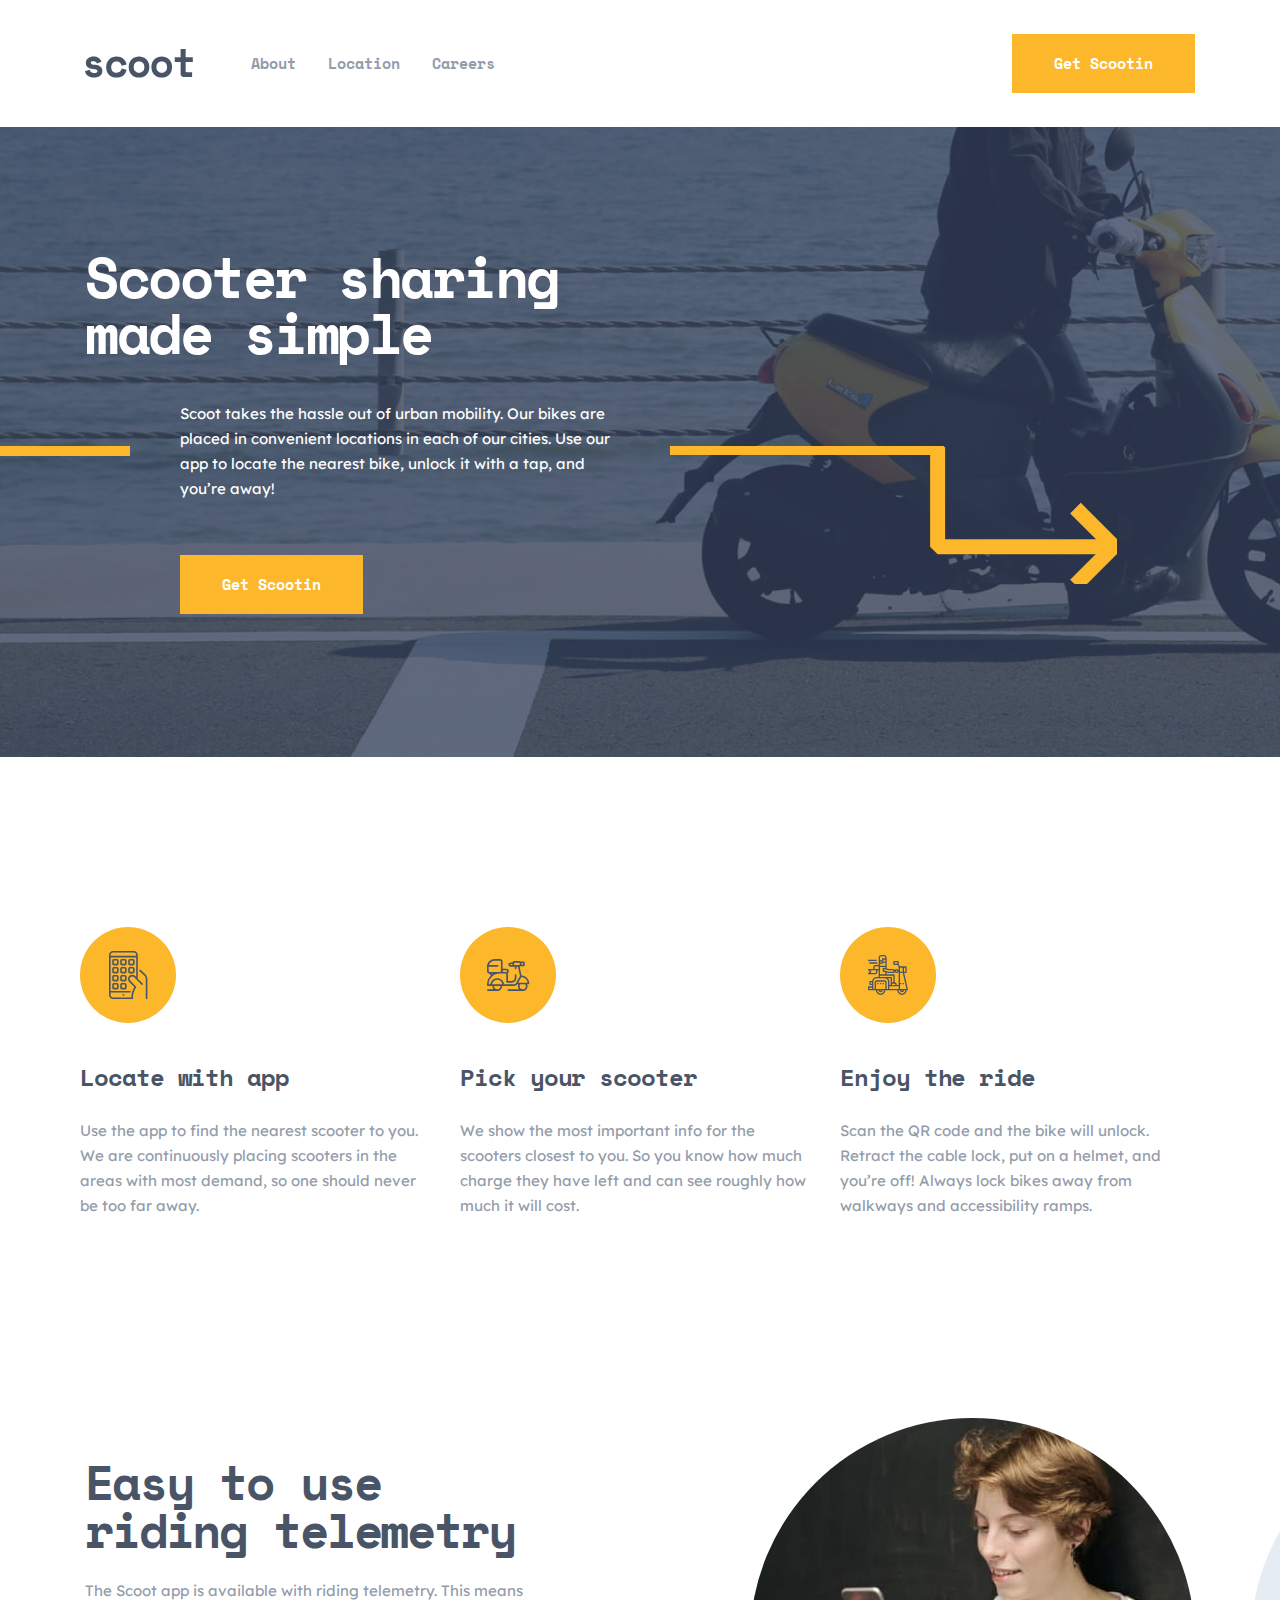
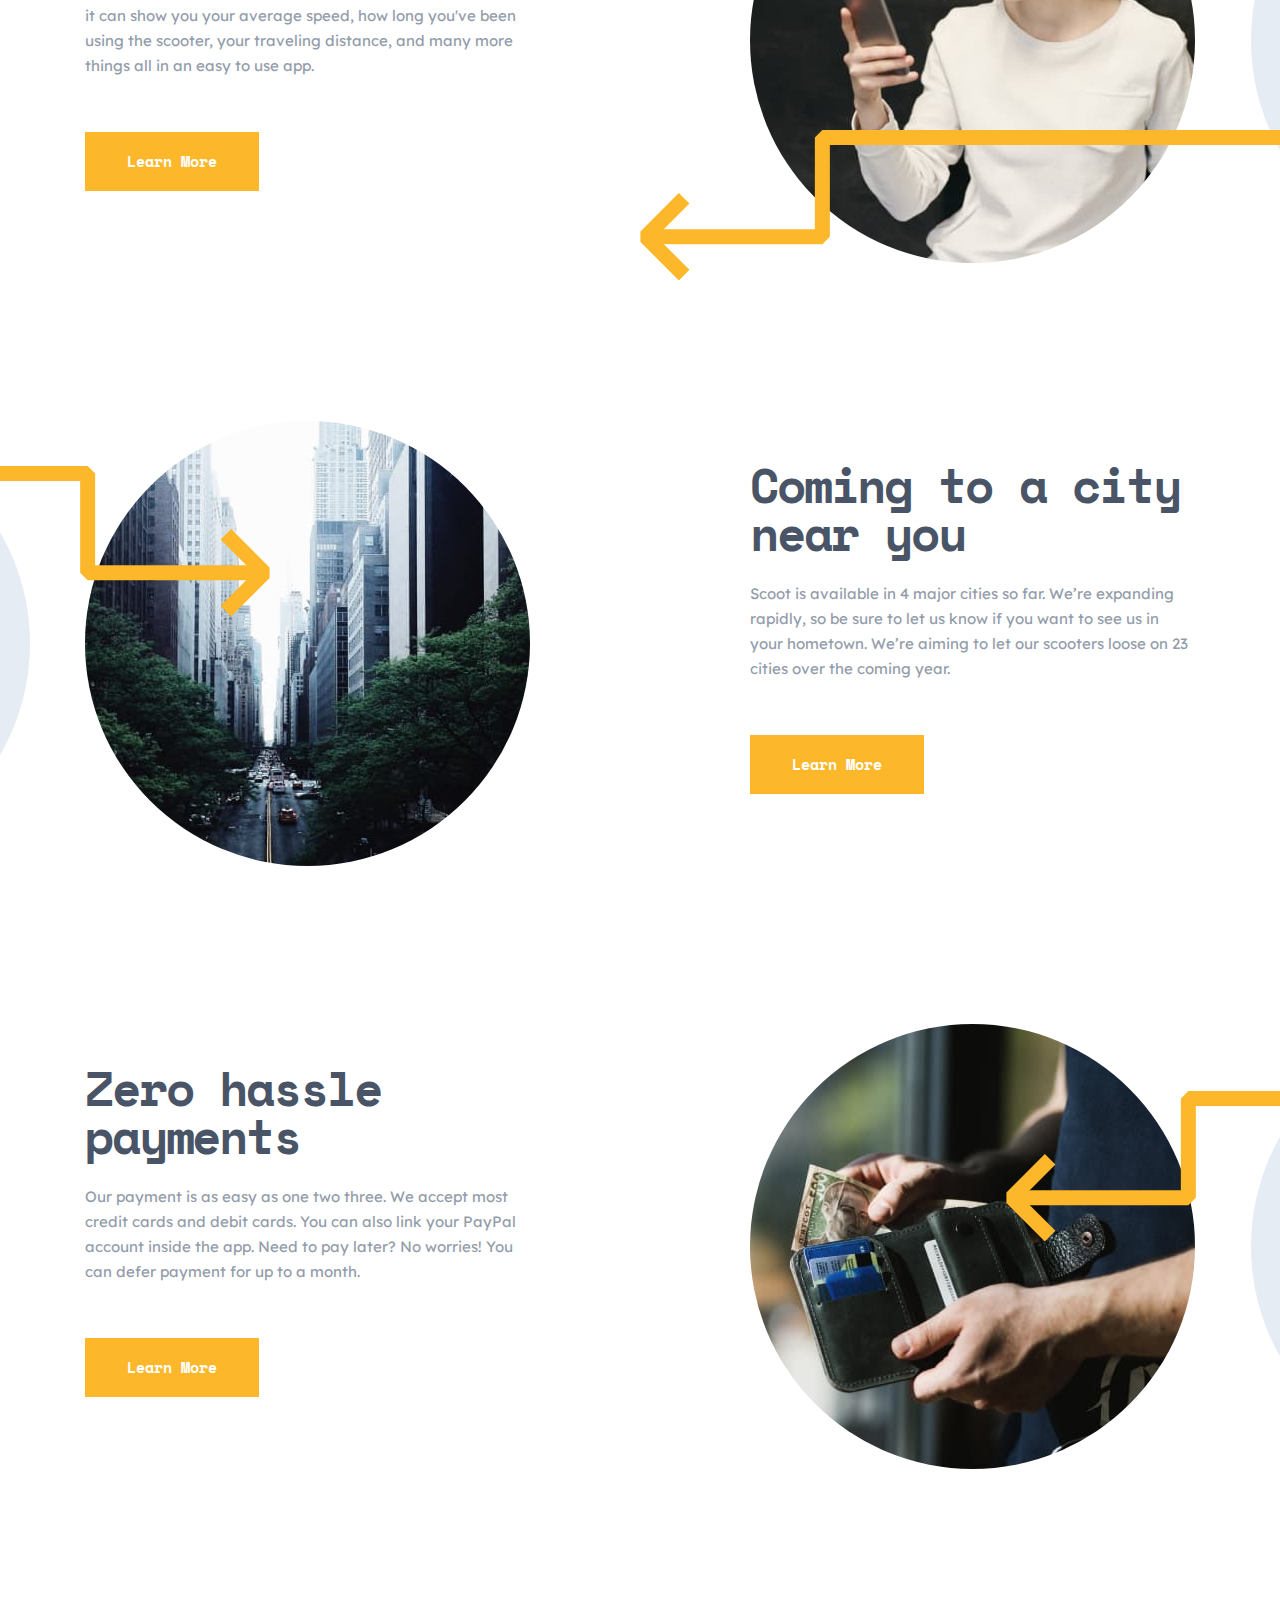
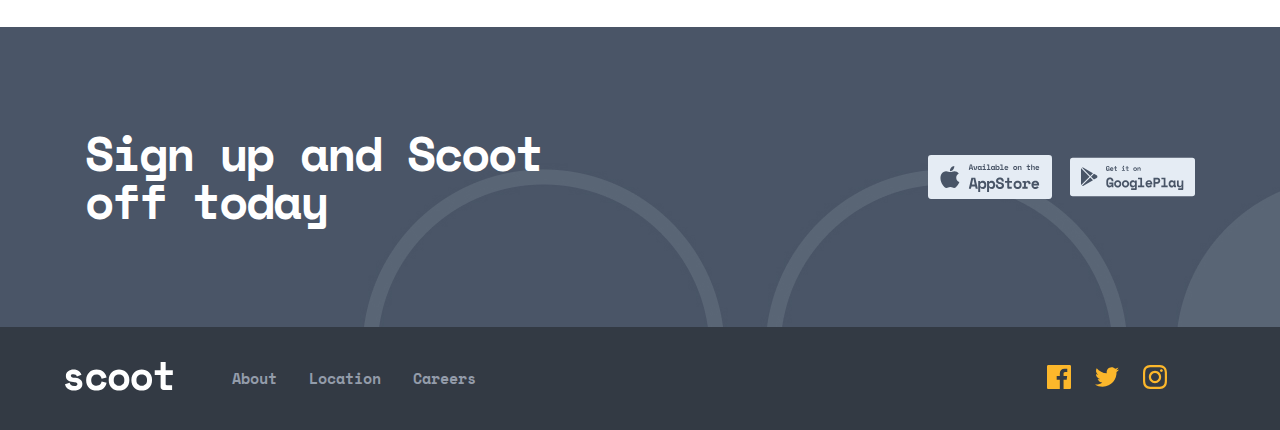
==== commit 95f95d36: "catalog changed" ====
--- a/index.html
+++ b/index.html
@@ -11,6 +11,7 @@
 </head>
 
 <body>
+    <h1 class="visually-hidden">Scooter rental company</h1>
     <header class="header">
         <div class="container header__container">
             <a class="header__link-logo" href="/">
@@ -61,27 +62,21 @@
             </div>
         </div>
 
-        <section class="catalog">
-            <div class="container">
-                <ol class="catalog__list">
-                    <li class="catalog__item catalog__item-phone">
-                        <h2 class="catalog__title">Locate with app</h2>
-                        <p class="catalog__desc">Use the app to find the nearest scooter to you. We are continuously
-                            placing scooters in the areas with most demand, so one should never be too far away. </p>
-                    </li>
-                    <li class="catalog__item catalog__item-scooter">
-                        <h2 class="catalog__title">Pick your scooter</h2>
-                        <p class="catalog__desc">We show the most important info for the scooters closest to you. So you
-                            know how much charge they have left and can see roughly how much it will cost.</p>
-                    </li>
-                    <li class="catalog__item catalog__item-driver">
-                        <h2 class="catalog__title">Enjoy the ride</h2>
-                        <p class="catalog__desc">Scan the QR code and the bike will unlock. Retract the cable lock, put
-                            on a helmet, and you’re off! Always lock bikes away from walkways and accessibility ramps.
-                        </p>
-                    </li>
-                </ol>
-            </div>
+        <section class="catalog container">
+            <ol class="catalog__list">
+                <li class="catalog__list-item catalog__list-item--application">
+                    <h2 class="catalog__title">Locate with app</h2>
+                    <p class="catalog__desc">Use the app to find the nearest scooter to you. We are continuously placing scooters in the areas with most demand, so one should never be too far away. </p>
+                </li>
+                <li class="catalog__list-item catalog__list-item--scoot">
+                    <h2 class="catalog__title">Pick your scooter</h2>
+                    <p class="catalog__desc">We show the most important info for the scooters closest to you. So you know how much charge they have left and can see roughly how much it will cost.</p>
+                </li>
+                <li class="catalog__list-item catalog__list-item--driver">
+                    <h2 class="catalog__title">Enjoy the ride</h2>
+                    <p class="catalog__desc">Scan the QR code and the bike will unlock. Retract the cable lock, put on a helmet, and you’re off! Always lock bikes away from walkways and accessibility ramps.</p>
+                </li>
+            </ol>
         </section>
 
         <section class="menu">
@@ -94,8 +89,7 @@
                                     srcset="img/woman.webp 1x, img/woman@2x.webp 2x">
                                 <source type="image/webp" media="(max-width-1310px)"
                                     srcset="img/woman.webp 1x, img/woman@2x.webp 2x">
-                                <source type="image/webp" width="445" height="445"
-                                    srcset="img/woman.webp 1x, img/woman@2x.webp 2x">
+                                <source type="image/webp" srcset="img/woman.webp 1x, img/woman@2x.webp 2x">
 
                                 <source media="(max-width:719px)" srcset="img/woman.jpg 1x, img/woman@2x.jpg">
                                 <source media="(max-width:1310px)" srcset="img/woman.jpg 1x, img/woman@2x.jpg 2x">
@@ -121,8 +115,7 @@
                                     srcset="img/city.webp 1x, img/city@2x.webp 2x">
                                 <source type="image/webp" media="(max-width-1310px)"
                                     srcset="img/city.webp 1x, img/city@2x.webp 2x">
-                                <source type="image/webp" width="445" height="445"
-                                    srcset="img/city.webp 1x, img/city@2x.webp 2x">
+                                <source type="image/webp" srcset="img/city.webp 1x, img/city@2x.webp 2x">
 
                                 <source media="(max-width:719px)" srcset="img/city.jpg 1x, img/city@2x.jpg">
                                 <source media="(max-width:1310px)" srcset="img/city.jpg 1x, img/city@2x.jpg 2x">
@@ -146,8 +139,7 @@
                                     srcset="img/wallet.webp 1x, img/wallet@2x.webp 2x">
                                 <source type="image/webp" media="(max-width-1310px)"
                                     srcset="img/wallet.webp 1x, img/wallet@2x.webp 2x">
-                                <source type="image/webp" width="445" height="445"
-                                    srcset="img/wallet.webp 1x, img/wallet@2x.webp 2x">
+                                <source type="image/webp" srcset="img/wallet.webp 1x, img/wallet@2x.webp 2x">
 
                                 <source media="(max-width:719px)" srcset="img/wallet.jpg 1x, img/wallet@2x.jpg">
                                 <source media="(max-width:1310px)" srcset="img/wallet.jpg 1x, img/wallet@2x.jpg 2x">
@@ -163,7 +155,7 @@
                                 <a class="main__link menu__link-learn" href="#">Learn More</a>
                             </div>
                         </div>
-                    </li> 
+                    </li>
 
                 </ul>
             </div>
--- a/css/main.css
+++ b/css/main.css
@@ -397,8 +397,7 @@
 }
 
 .catalog {
-  margin: 0;
-  padding: 250px 15px 147px;
+  padding: 160px 15px 200px;
 }
 
 .catalog__list {
@@ -410,10 +409,44 @@
   display: flex;
 }
 
+.catalog__list-item {
+  -ms-flex-preferred-size: 350px;
+      flex-basis: 350px;
+  margin-right: 30px;
+}
+
+.catalog__list-item:nth-of-type(3n), .catalog__list-item:last-of-type {
+  margin-right: 0;
+}
+
+.catalog__list-item::before {
+  display: block;
+  width: 96px;
+  height: 96px;
+  border-radius: 50%;
+  margin-bottom: 40px;
+  background: #FCB72B no-repeat center center;
+  position: relative;
+  z-index: 1;
+  content: '';
+}
+
+.catalog__list-item--application::before {
+  background-image: url("../../img/phone.svg");
+}
+
+.catalog__list-item--scoot::before {
+  background-image: url("../../img/scooter.svg");
+}
+
+.catalog__list-item--driver::before {
+  background-image: url("../../img/driver.svg");
+}
+
 .catalog__title {
   margin: 0;
-  padding: 0;
-  font-family: "Space Mono", "Arial", sans-serif;
+  margin-bottom: 24px;
+  font-family: "Space Mono", "Courier New", Courier, monospace;
   font-size: 24px;
   line-height: 28px;
   letter-spacing: -1.07143px;
@@ -421,178 +454,12 @@
   margin-bottom: 27px;
 }
 
-.catalog__item {
-  position: relative;
-  margin-right: 30px;
-  text-align: left;
-}
-
-.catalog__item:last-child {
-  margin-right: 0;
-}
-
-.catalog__item-phone::before {
-  position: absolute;
-  display: block;
-  background: url("../../img/phone.svg") no-repeat center center;
-  width: 39px;
-  height: 48px;
-  content: '';
-  bottom: 125%;
-  right: 79%;
-}
-
-.catalog__item-phone::after {
-  position: absolute;
-  display: block;
-  width: 96px;
-  height: 96px;
-  content: '';
-  background-color: #FCB72B;
-  border-radius: 50%;
-  bottom: 110%;
-  z-index: -2;
-}
-
-.catalog__item-scooter::before {
-  position: absolute;
-  display: inline-block;
-  background: url("../../img/scooter.svg") no-repeat center center;
-  width: 43px;
-  height: 42px;
-  content: '';
-  bottom: 125%;
-  right: 79%;
-}
-
-.catalog__item-scooter::after {
-  position: absolute;
-  display: block;
-  width: 96px;
-  height: 96px;
-  content: '';
-  background-color: #FCB72B;
-  border-radius: 50%;
-  bottom: 110%;
-  z-index: -2;
-}
-
-.catalog__item-driver::before {
-  position: absolute;
-  display: inline-block;
-  background: url("../../img/driver.svg") no-repeat center center;
-  width: 43px;
-  height: 42px;
-  content: '';
-  bottom: 125%;
-  right: 80%;
-}
-
-.catalog__item-driver::after {
-  position: absolute;
-  display: block;
-  width: 96px;
-  height: 96px;
-  content: '';
-  background-color: #FCB72B;
-  border-radius: 50%;
-  bottom: 110%;
-  z-index: -2;
-}
-
 .catalog__desc {
   margin: 0;
-  padding: 0;
-  font-family: "Lexend Deca", "Arial", sans-serif;
+  font-family: "Lexend Deca";
   font-size: 15px;
   line-height: 25px;
   color: #939CAA;
-}
-
-@media only screen and (max-width: 1150px) {
-  .catalog {
-    padding-top: 172px;
-  }
-  .catalog__list {
-    -webkit-box-orient: vertical;
-    -webkit-box-direction: normal;
-        -ms-flex-direction: column;
-            flex-direction: column;
-    -webkit-box-align: center;
-        -ms-flex-align: center;
-            align-items: center;
-  }
-  .catalog__item {
-    max-width: 398px;
-    margin-left: 195px;
-    margin-right: 0;
-  }
-  .catalog__item-phone::before {
-    top: 28%;
-    right: 120%;
-  }
-  .catalog__item-phone::after {
-    top: 15%;
-    right: 114%;
-  }
-  .catalog__item-scooter::before {
-    top: 30%;
-    right: 121%;
-  }
-  .catalog__item-scooter::after {
-    top: 15%;
-    right: 115%;
-  }
-  .catalog__item-driver::before {
-    top: 30%;
-    right: 121%;
-  }
-  .catalog__item-driver::after {
-    top: 15%;
-    right: 115%;
-  }
-  .catalog__item .catalog__desc {
-    margin-bottom: 40px;
-  }
-}
-
-@media only screen and (max-width: 729px) {
-  .catalog {
-    padding-top: 150px;
-    padding-bottom: 80px;
-  }
-  .catalog__item {
-    margin-left: 0;
-    text-align: center;
-    margin-bottom: 128px;
-  }
-  .catalog__item:last-child {
-    margin-bottom: 0;
-  }
-  .catalog__item-phone::before {
-    top: -48%;
-    right: 47%;
-  }
-  .catalog__item-phone::after {
-    top: -60%;
-    right: 40%;
-  }
-  .catalog__item-scooter::before {
-    top: -50%;
-    right: 47%;
-  }
-  .catalog__item-scooter::after {
-    top: -65%;
-    right: 40%;
-  }
-  .catalog__item-driver::before {
-    top: -60%;
-    right: 47%;
-  }
-  .catalog__item-driver::after {
-    top: -72%;
-    right: 39%;
-  }
 }
 
 .menu {
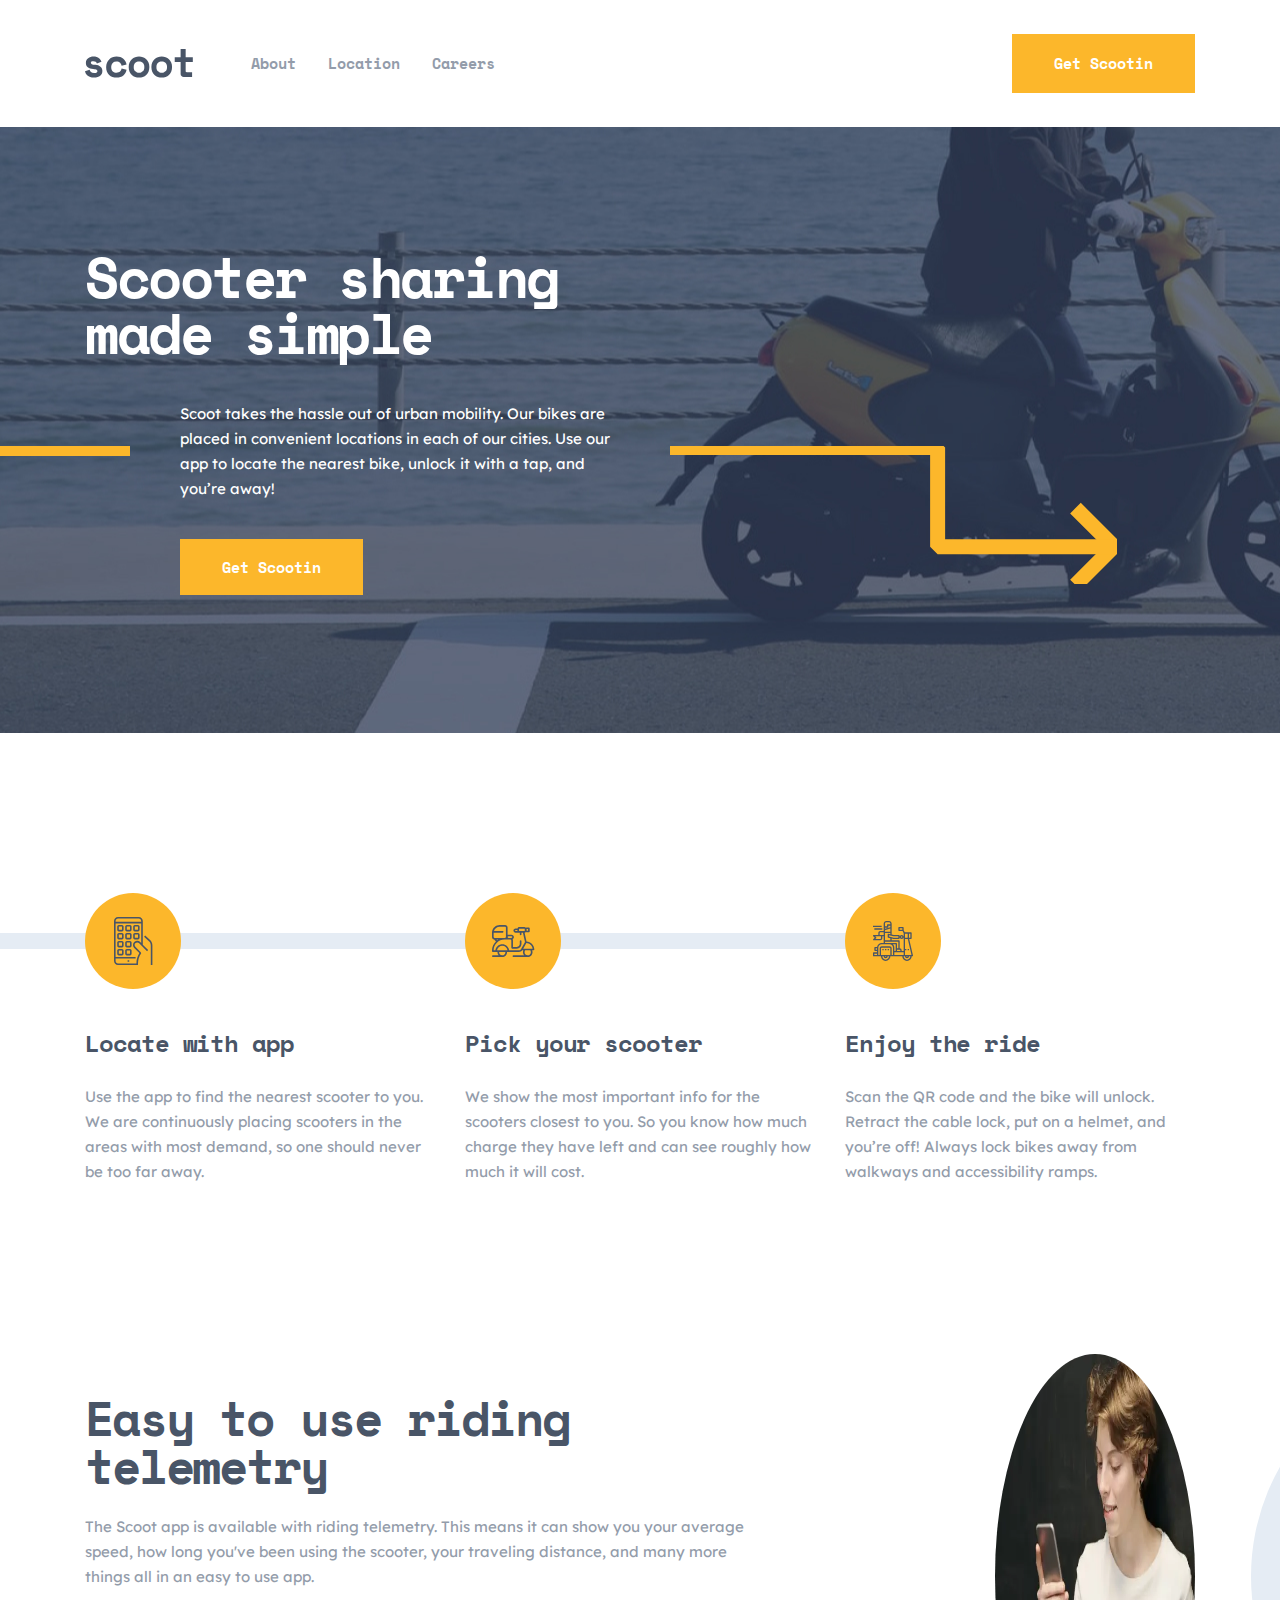
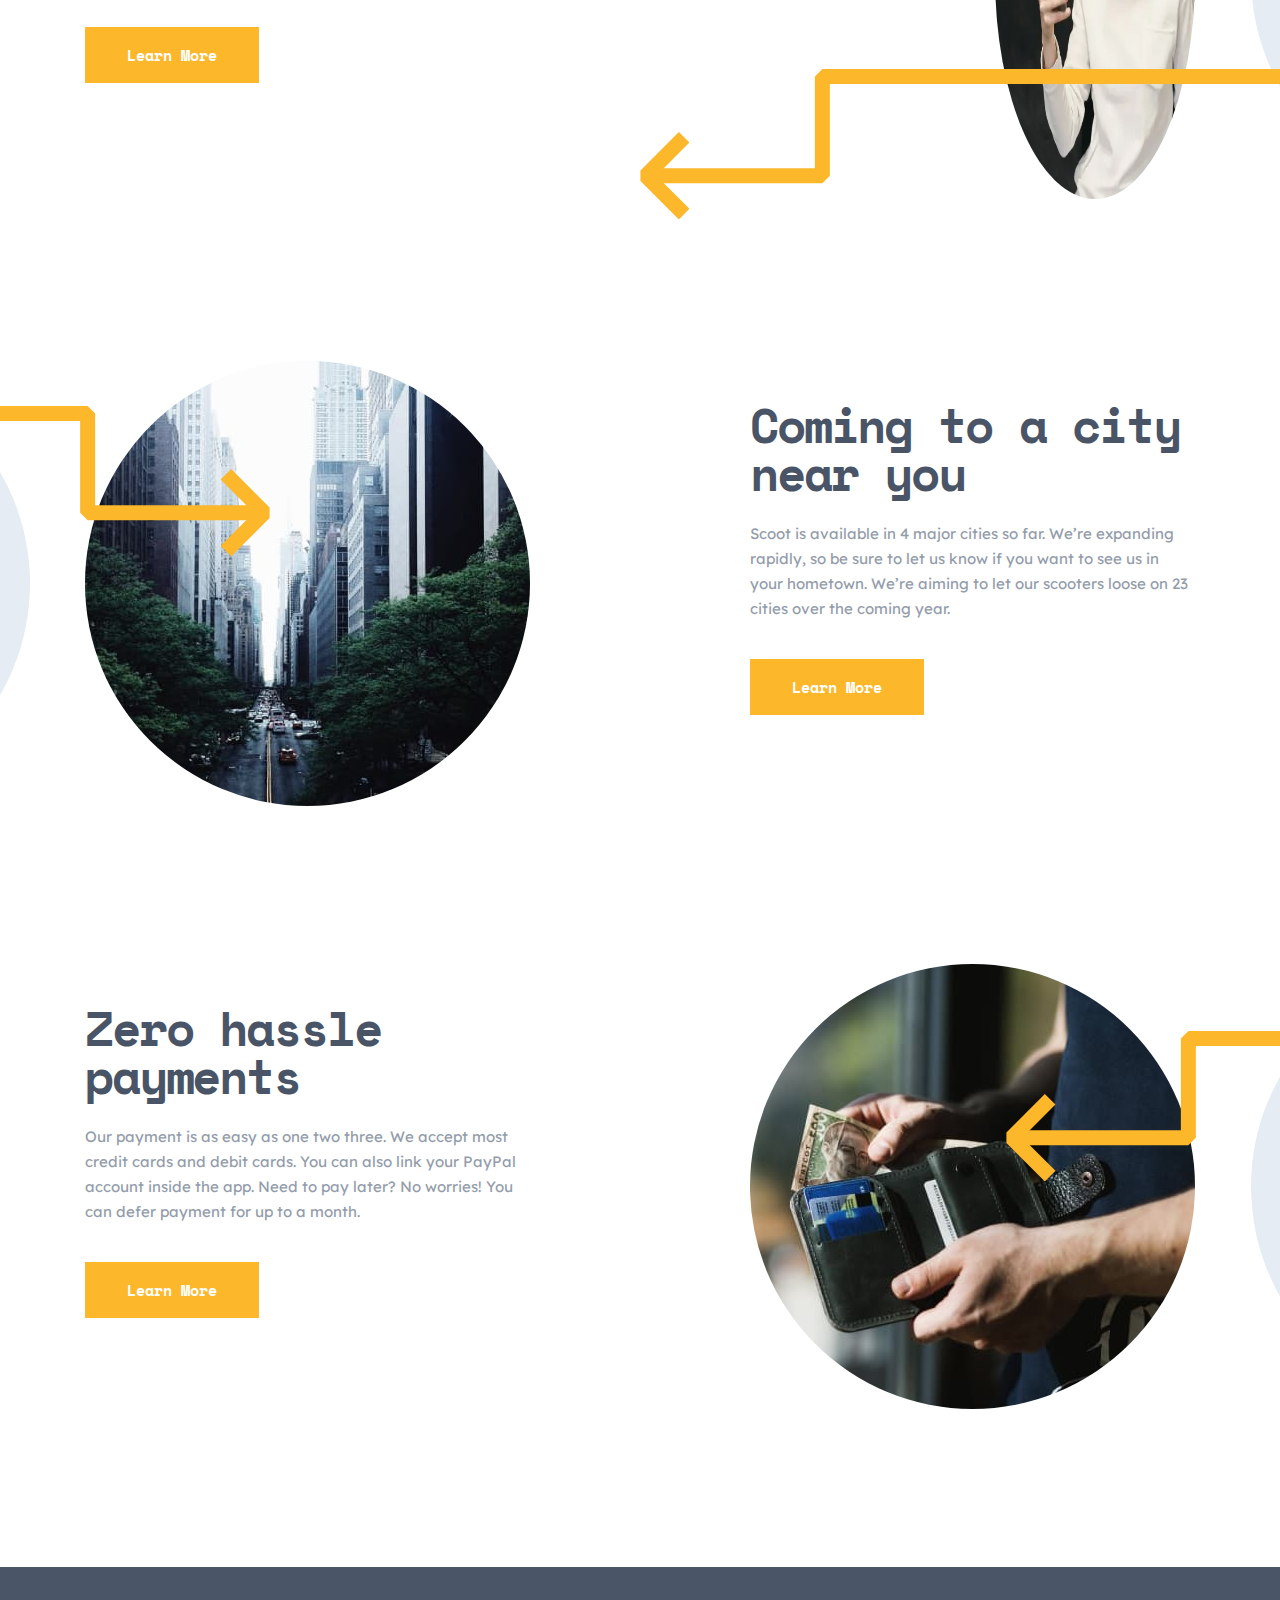
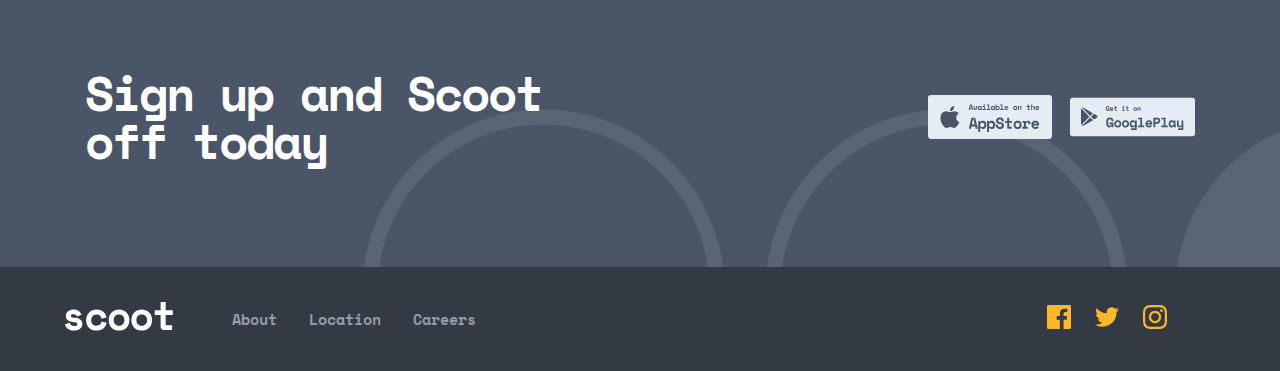
==== commit 673c7e74: "styles changed" ====
--- a/index.html
+++ b/index.html
@@ -65,16 +65,26 @@
         <section class="catalog container">
             <ol class="catalog__list">
                 <li class="catalog__list-item catalog__list-item--application">
-                    <h2 class="catalog__title">Locate with app</h2>
-                    <p class="catalog__desc">Use the app to find the nearest scooter to you. We are continuously placing scooters in the areas with most demand, so one should never be too far away. </p>
+                    <div class="catalog__list-item--wrapper">
+                        <h2 class="catalog__title">Locate with app</h2>
+                        <p class="catalog__desc">Use the app to find the nearest scooter to you. We are continuously
+                            placing scooters in the areas with most demand, so one should never be too far away. </p>
+                    </div>
                 </li>
                 <li class="catalog__list-item catalog__list-item--scoot">
-                    <h2 class="catalog__title">Pick your scooter</h2>
-                    <p class="catalog__desc">We show the most important info for the scooters closest to you. So you know how much charge they have left and can see roughly how much it will cost.</p>
+                    <div class="catalog__item-wrapper">
+                        <h2 class="catalog__title">Pick your scooter</h2>
+                        <p class="catalog__desc">We show the most important info for the scooters closest to you. So you
+                            know how much charge they have left and can see roughly how much it will cost.</p>
+                    </div>
                 </li>
                 <li class="catalog__list-item catalog__list-item--driver">
-                    <h2 class="catalog__title">Enjoy the ride</h2>
-                    <p class="catalog__desc">Scan the QR code and the bike will unlock. Retract the cable lock, put on a helmet, and you’re off! Always lock bikes away from walkways and accessibility ramps.</p>
+                    <div class="catalog__item-wrapper">
+                        <h2 class="catalog__title">Enjoy the ride</h2>
+                        <p class="catalog__desc">Scan the QR code and the bike will unlock. Retract the cable lock, put
+                            on a helmet, and you’re off! Always lock bikes away from walkways and accessibility ramps.
+                        </p>
+                    </div>
                 </li>
             </ol>
         </section>
@@ -84,7 +94,7 @@
                 <ul class="menu__list">
                     <li class="menu__item">
                         <div class="menu__item-content">
-                            <picture>
+                            <picture class="menu__item-content--pic">
                                 <source type="image/webp" media="(max-width-719px)"
                                     srcset="img/woman.webp 1x, img/woman@2x.webp 2x">
                                 <source type="image/webp" media="(max-width-1310px)"
@@ -93,10 +103,11 @@
 
                                 <source media="(max-width:719px)" srcset="img/woman.jpg 1x, img/woman@2x.jpg">
                                 <source media="(max-width:1310px)" srcset="img/woman.jpg 1x, img/woman@2x.jpg 2x">
-                                <!-- <img class="menu__item-img" src="img/woman.jpg" srcset="img/woman@2x.jpg 2x, img/woman.jpg 1x" alt="woman" width="445" height="445"> -->
+                                <img class="menu__item-img" src="img/woman.jpg"
+                                    srcset="img/woman@2x.jpg 2x, img/woman.jpg 1x" alt="woman" width="445" height="445">
                             </picture>
-                            <img class="menu__item-img" src="img/woman.jpg" alt="woman-pic"
-                                srcset="img/woman@2x.jpg 2x, img/woman.jpg 1x" width="445" height="445">
+                            <!-- <img class="menu__item-img" src="img/woman.jpg" alt="woman-pic"
+                            srcset="img/woman@2x.jpg 2x, img/woman.jpg 1x" width="445" height="445"> -->
                             <div class="menu__content">
                                 <h2 class="menu__content-title">Easy to use
                                     riding telemetry</h2>
@@ -110,7 +121,7 @@
                     </li>
                     <li class="menu__item">
                         <div class="menu__item-content">
-                            <picture>
+                            <picture class="menu__item-content--pic">
                                 <source type="image/webp" media="(max-width-719px)"
                                     srcset="img/city.webp 1x, img/city@2x.webp 2x">
                                 <source type="image/webp" media="(max-width-1310px)"
@@ -119,7 +130,8 @@
 
                                 <source media="(max-width:719px)" srcset="img/city.jpg 1x, img/city@2x.jpg">
                                 <source media="(max-width:1310px)" srcset="img/city.jpg 1x, img/city@2x.jpg 2x">
-                                <!-- <img class="menu__item-img" src="img/city.jpg" srcset="img/city@2x.jpg 2x, img/city.jpg 1x" alt="city" width="445" height="445"> -->
+                                <!-- <img class="menu__item-img" src="img/city.jpg"
+                                    srcset="img/city@2x.jpg 2x, img/city.jpg 1x" alt="city" width="445" height="445"> -->
                             </picture>
                             <img class="menu__item-img" src="img/city.jpg" alt="woman-pic"
                                 srcset="img/city@2x.jpg 2x, img/city.jpg 1x" width="445" height="445">
@@ -134,7 +146,7 @@
                     </li>
                     <li class="menu__item">
                         <div class="menu__item-content">
-                            <picture>
+                            <picture class="menu__item-content--pic">
                                 <source type="image/webp" media="(max-width-719px)"
                                     srcset="img/wallet.webp 1x, img/wallet@2x.webp 2x">
                                 <source type="image/webp" media="(max-width-1310px)"
@@ -143,7 +155,9 @@
 
                                 <source media="(max-width:719px)" srcset="img/wallet.jpg 1x, img/wallet@2x.jpg">
                                 <source media="(max-width:1310px)" srcset="img/wallet.jpg 1x, img/wallet@2x.jpg 2x">
-                                <!-- <img class="menu__item-img" src="img/wallet.jpg" srcset="img/wallet@2x.jpg 2x, img/wallet.jpg 1x" alt="wallet" width="445" height="445"> -->
+                                <!-- <img class="menu__item-img" src="img/wallet.jpg"
+                                    srcset="img/wallet@2x.jpg 2x, img/wallet.jpg 1x" alt="wallet" width="445"
+                                    height="445"> -->
                             </picture>
                             <img class="menu__item-img" src="img/wallet.jpg" alt="city-pic"
                                 srcset="img/wallet@2x.jpg 2x, img/wallet.jpg 1x" width="445" height="445">
@@ -176,7 +190,7 @@
                             </a>
                         </li>
                     </ul>
-                </div>
+                </div>  
             </div>
         </section>
     </main>
--- a/css/main.css
+++ b/css/main.css
@@ -123,7 +123,6 @@
 }
 
 .main__link {
-  display: block;
   width: -webkit-fit-content;
   width: -moz-fit-content;
   width: fit-content;
@@ -363,8 +362,8 @@
   }
   .intro__desc {
     max-width: 573px;
+    margin: 0;
     margin-bottom: 46px;
-    margin-left: 17px;
   }
   .intro__desc::before {
     display: none;
@@ -372,7 +371,7 @@
   .intro__desc::after {
     display: none;
   }
-  .intro__link {
+  .intro__main-link {
     margin-left: 0;
   }
 }
@@ -407,6 +406,23 @@
   display: -webkit-box;
   display: -ms-flexbox;
   display: flex;
+  margin: 0 0 -30px;
+  -ms-flex-wrap: wrap;
+      flex-wrap: wrap;
+  -webkit-box-pack: center;
+      -ms-flex-pack: center;
+          justify-content: center;
+  position: relative;
+}
+
+.catalog__list::before {
+  content: '';
+  width: 973px;
+  height: 16px;
+  background-color: #E5ECF4;
+  position: absolute;
+  top: 40px;
+  left: -165px;
 }
 
 .catalog__list-item {
@@ -462,6 +478,51 @@
   color: #939CAA;
 }
 
+@media only screen and (max-width: 1150px) {
+  .catalog {
+    padding: 122px 15px 145px;
+  }
+  .catalog__list {
+    display: block;
+  }
+  .catalog__list::before {
+    width: 16px;
+    height: 512px;
+    top: -122px;
+    left: 36px;
+  }
+  .catalog__list-item {
+    display: -webkit-box;
+    display: -ms-flexbox;
+    display: flex;
+    margin-right: 0;
+    margin-bottom: 40px;
+  }
+  .catalog__list-item::before {
+    -ms-flex-negative: 0;
+        flex-shrink: 0;
+    margin-right: 79px;
+  }
+}
+
+@media only screen and (max-width: 729px) {
+  .catalog {
+    padding: 120px 0;
+  }
+  .catalog__list {
+    text-align: center;
+  }
+  .catalog__list::before {
+    display: none;
+  }
+  .catalog__list-item {
+    display: block;
+  }
+  .catalog__list-item::before {
+    margin: 0 auto 24px;
+  }
+}
+
 .menu {
   overflow: hidden;
 }
@@ -618,7 +679,7 @@
   }
   .menu__item:nth-child(2n)::before {
     left: auto;
-    right: 93%;
+    right: auto;
   }
   .menu__item:nth-child(2n) .menu__content {
     margin-left: 0;
@@ -628,6 +689,10 @@
     top: 10%;
     left: auto;
     right: -62%;
+  }
+  .menu__item-content--pic {
+    -ms-flex-negative: 0;
+        flex-shrink: 0;
   }
   .menu__content {
     max-width: 573px;
@@ -643,6 +708,9 @@
 }
 
 @media only screen and (max-width: 729px) {
+  .menu__content {
+    text-align: center;
+  }
   .menu__item::before {
     display: none;
   }
@@ -657,6 +725,10 @@
   }
   .menu__item:nth-child(2n)::after {
     left: -170%;
+  }
+  .menu__item-img {
+    width: 311px;
+    height: 311px;
   }
 }
 
@@ -1281,6 +1353,10 @@
   color: #495567;
 }
 
+.faqs__ul-btn {
+  cursor: pointer;
+}
+
 .faqs__ul-button {
   display: inline-block;
   background: url("../../img/corner.svg") no-repeat center center;
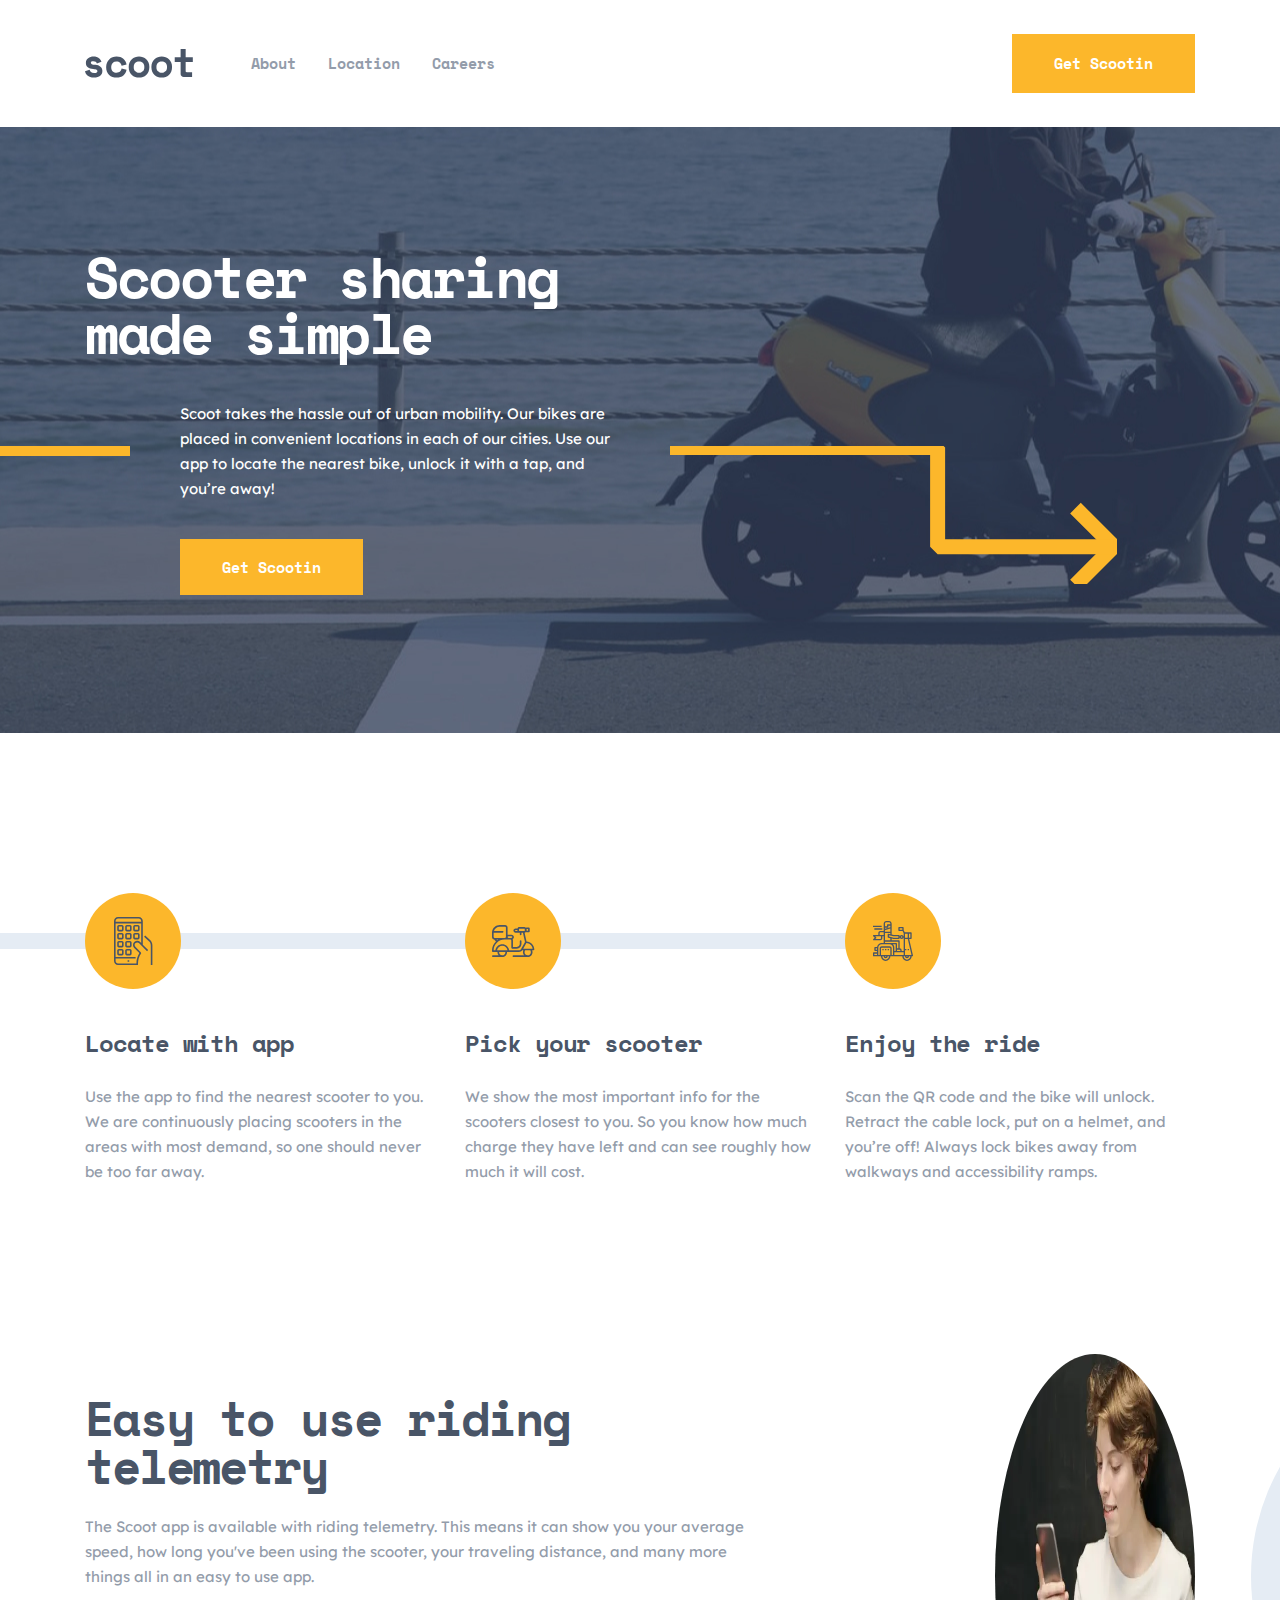
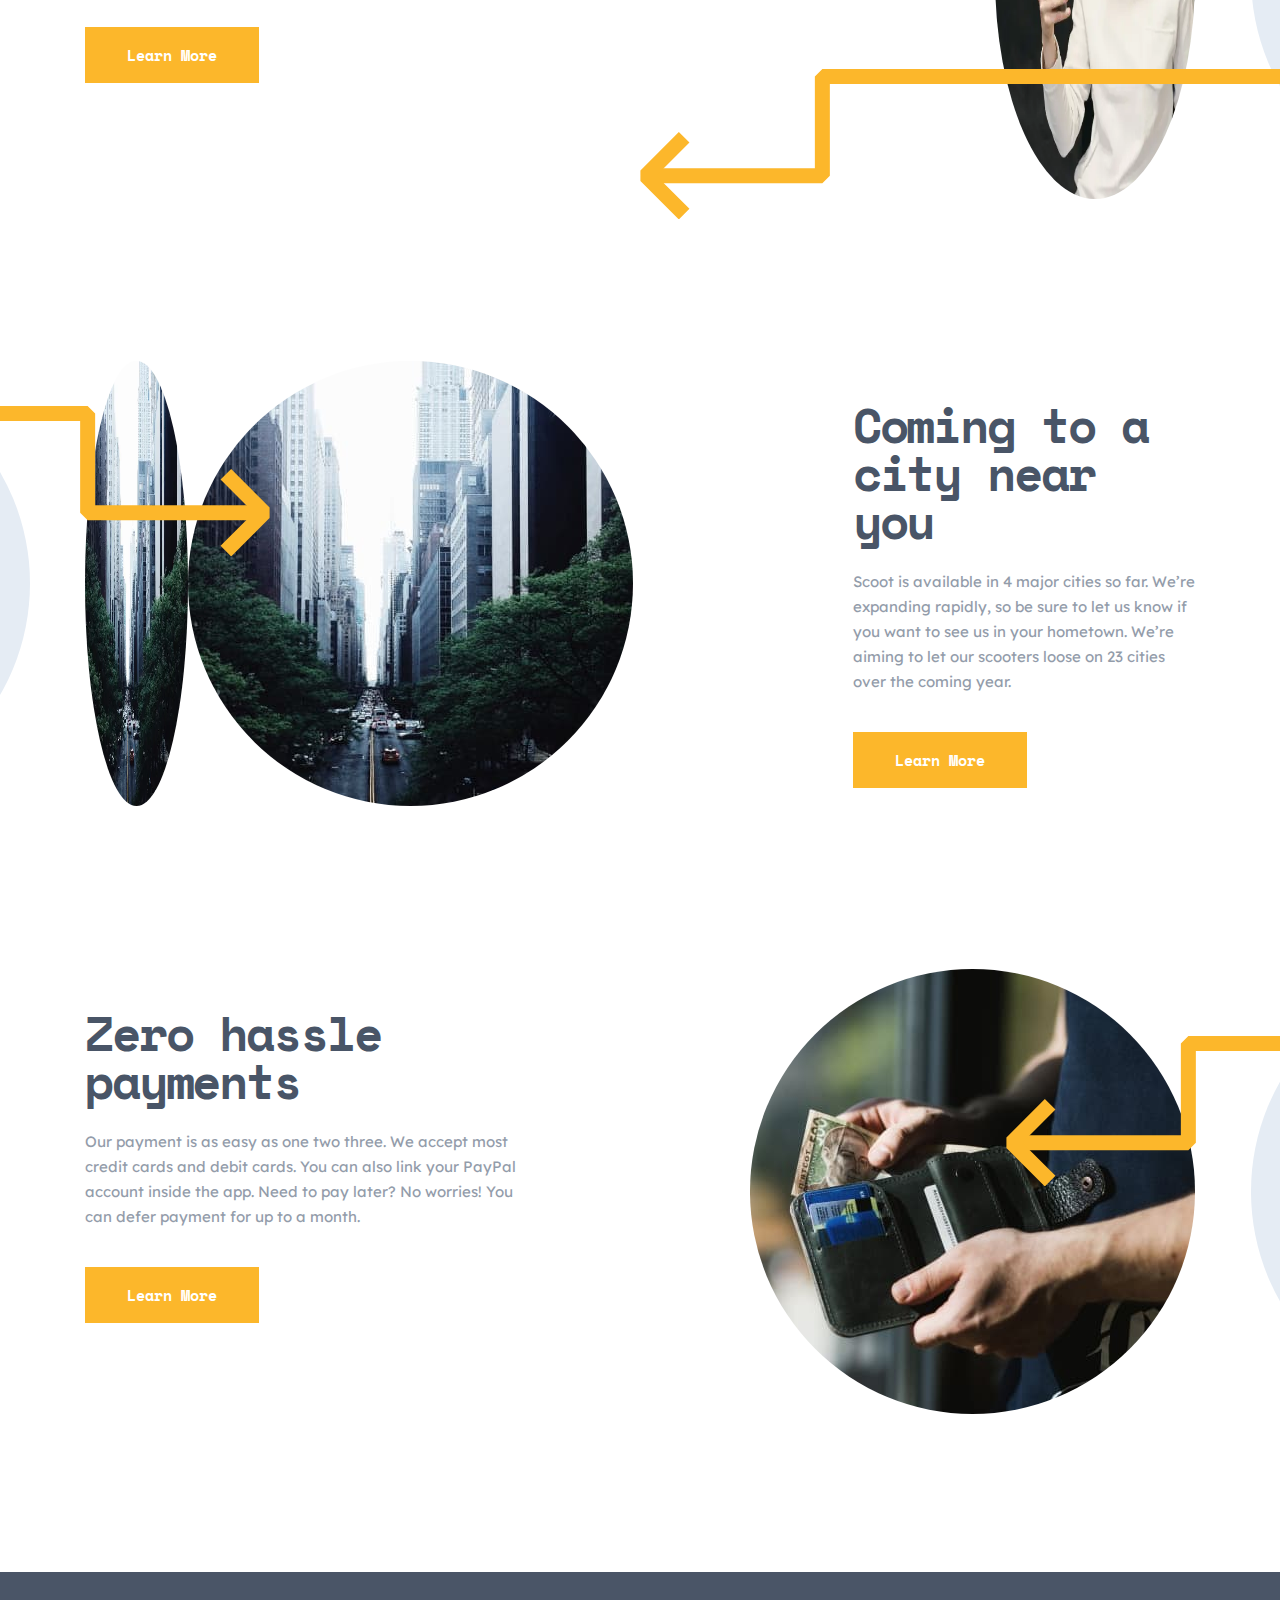
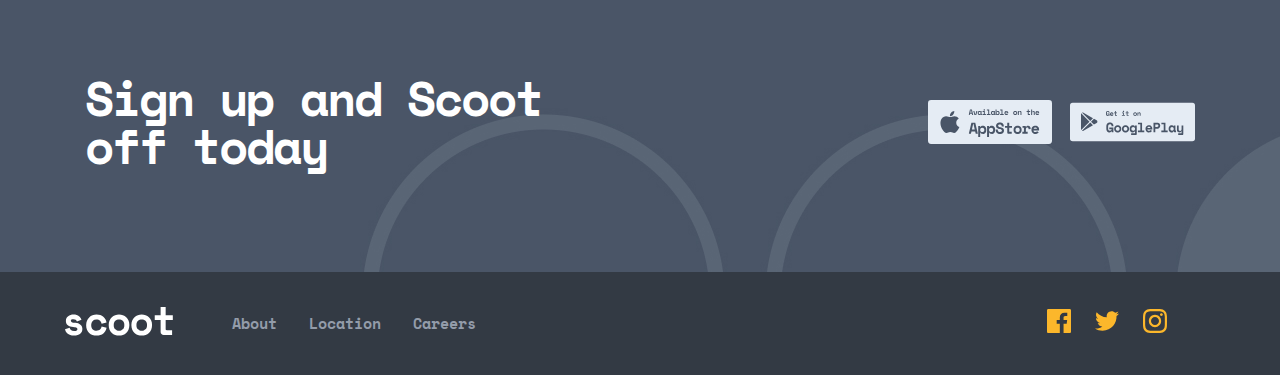
==== commit c607fe81: "index.html changed" ====
--- a/index.html
+++ b/index.html
@@ -130,8 +130,8 @@
 
                                 <source media="(max-width:719px)" srcset="img/city.jpg 1x, img/city@2x.jpg">
                                 <source media="(max-width:1310px)" srcset="img/city.jpg 1x, img/city@2x.jpg 2x">
-                                <!-- <img class="menu__item-img" src="img/city.jpg"
-                                    srcset="img/city@2x.jpg 2x, img/city.jpg 1x" alt="city" width="445" height="445"> -->
+                                <img class="menu__item-img" src="img/city.jpg"
+                                    srcset="img/city@2x.jpg 2x, img/city.jpg 1x" alt="city" width="445" height="445">
                             </picture>
                             <img class="menu__item-img" src="img/city.jpg" alt="woman-pic"
                                 srcset="img/city@2x.jpg 2x, img/city.jpg 1x" width="445" height="445">
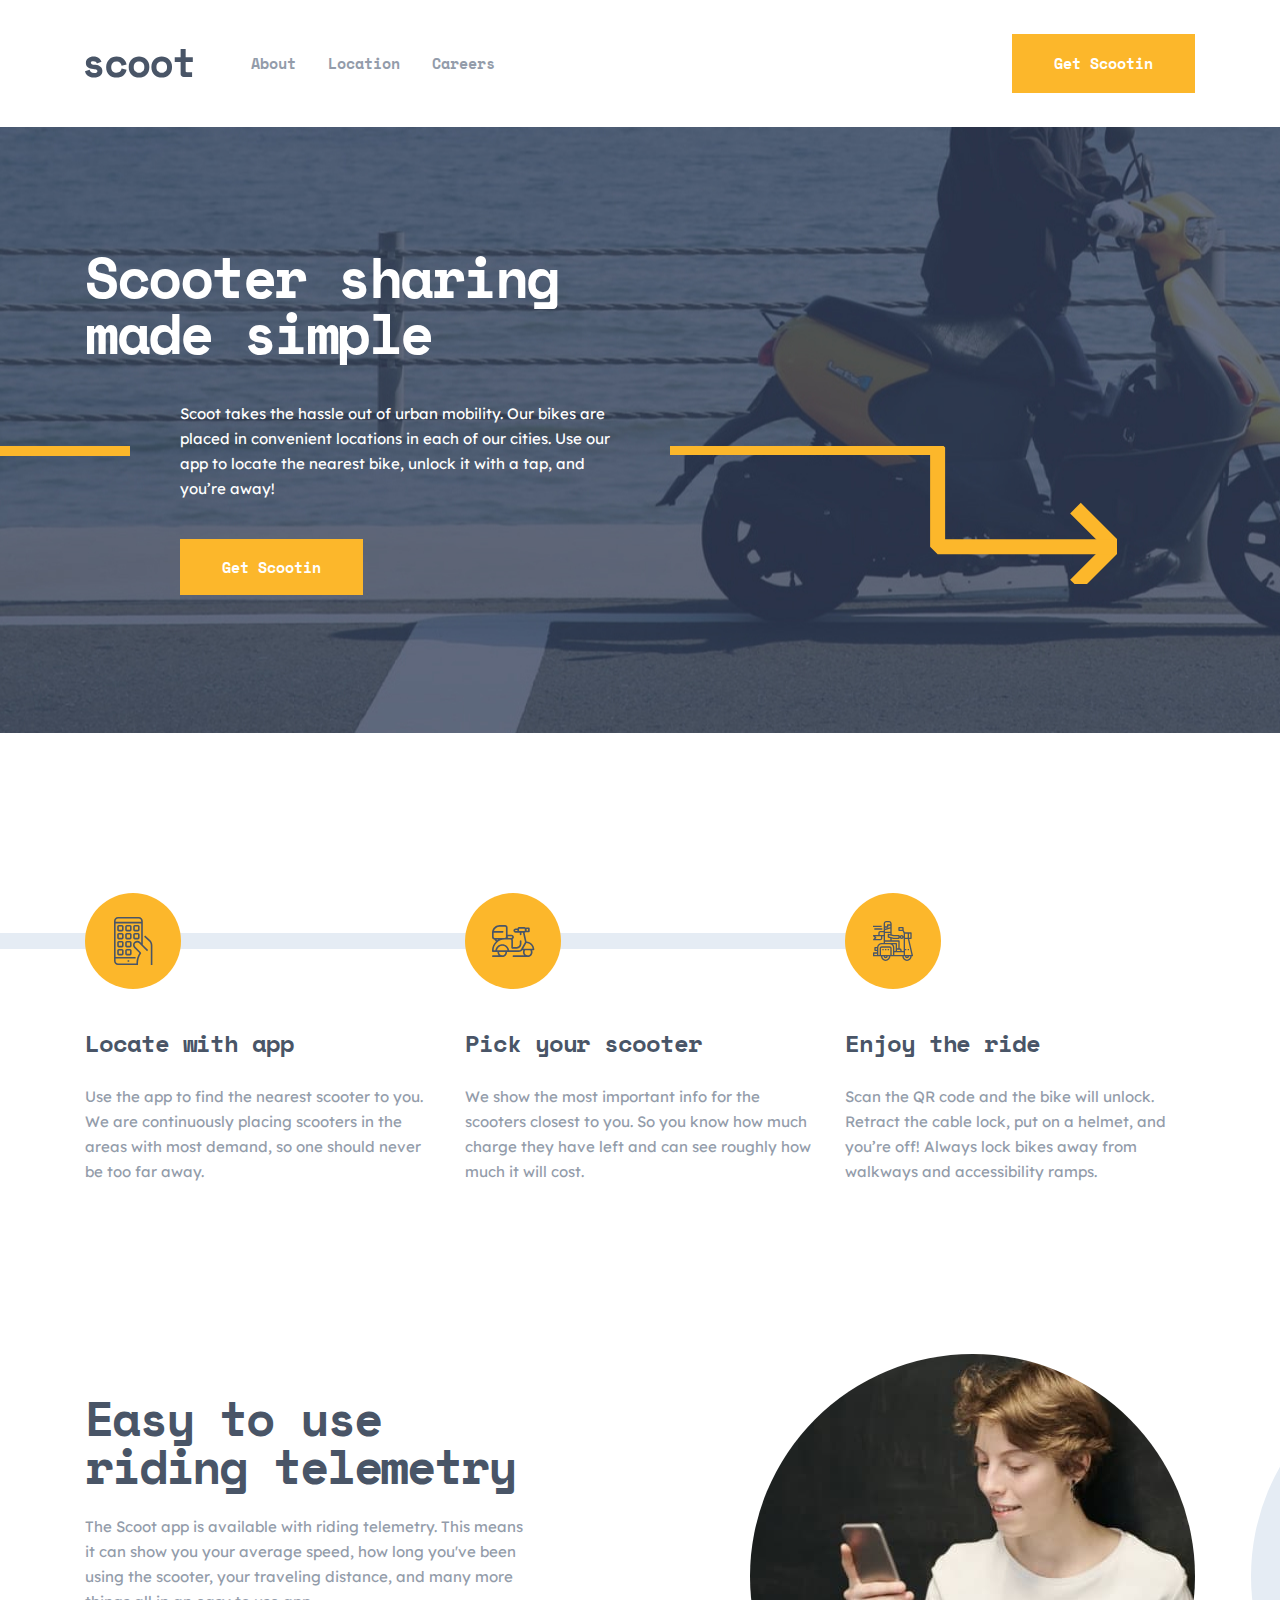
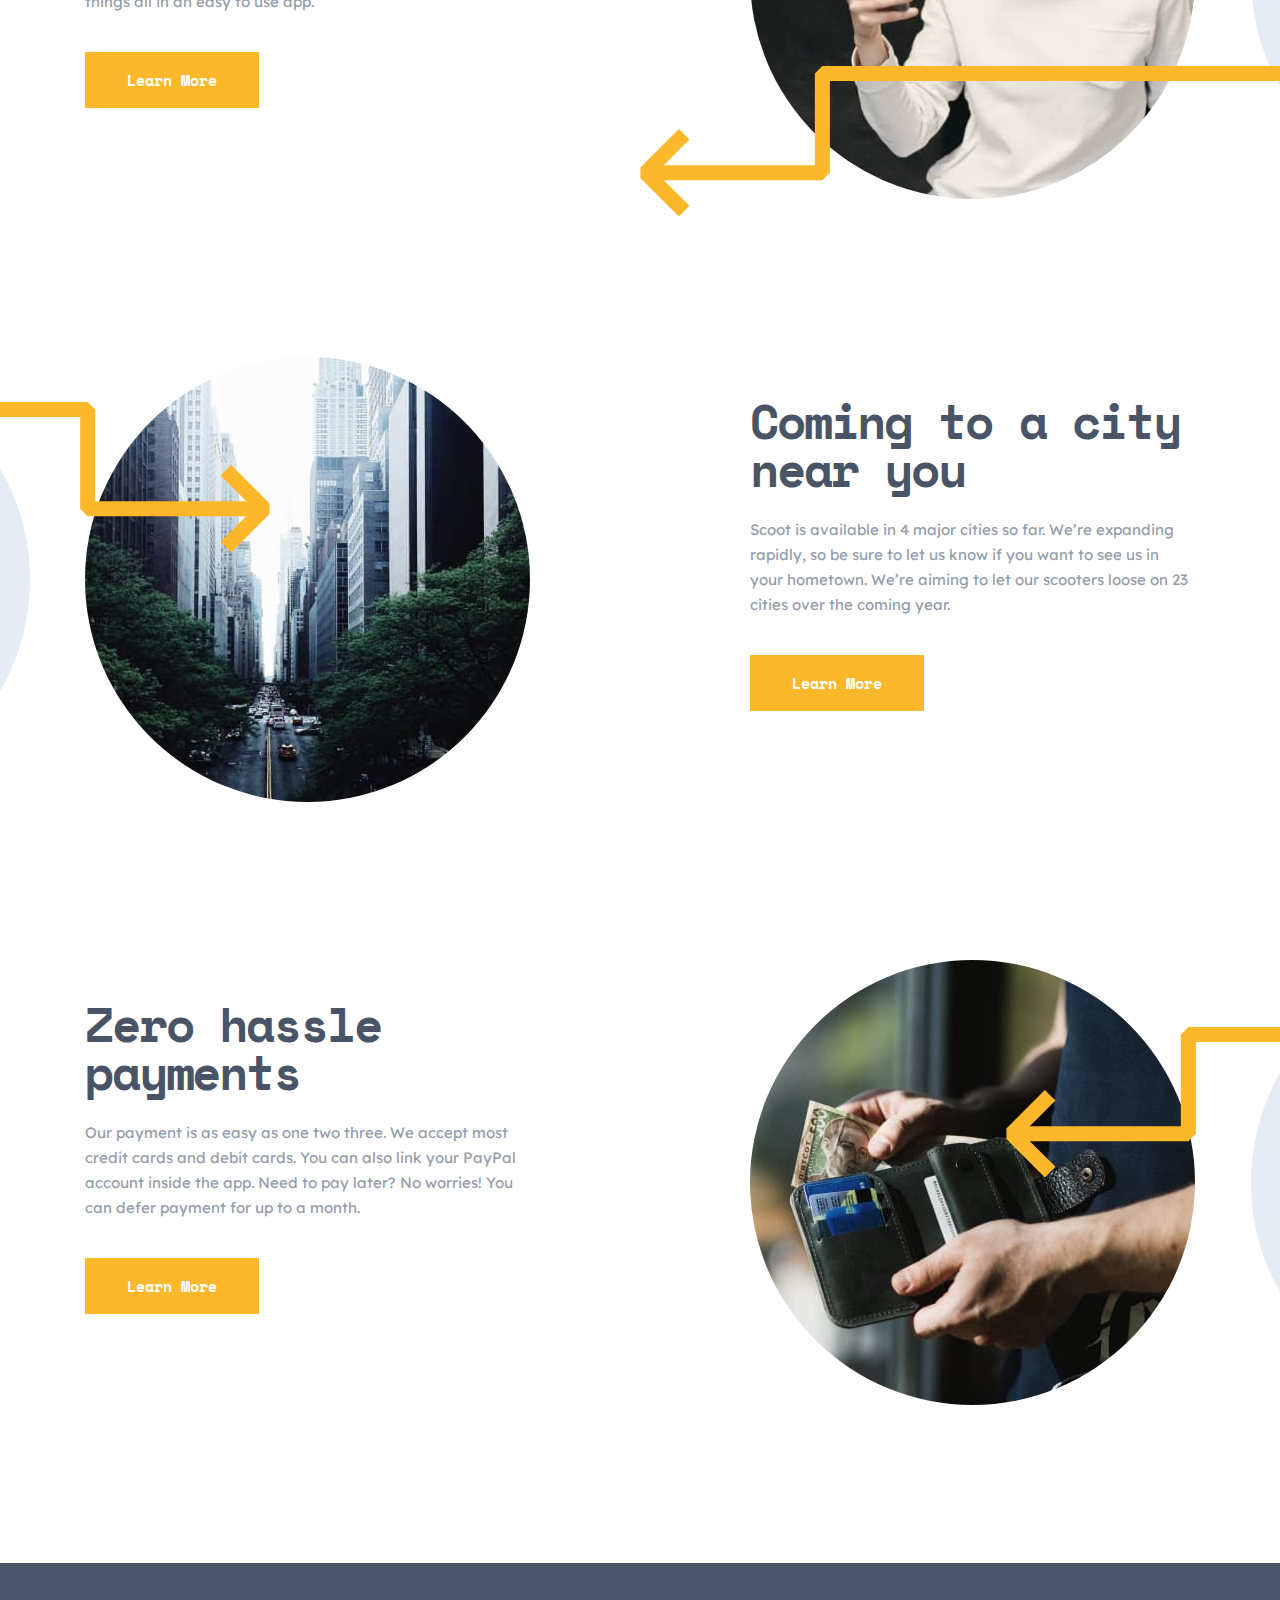
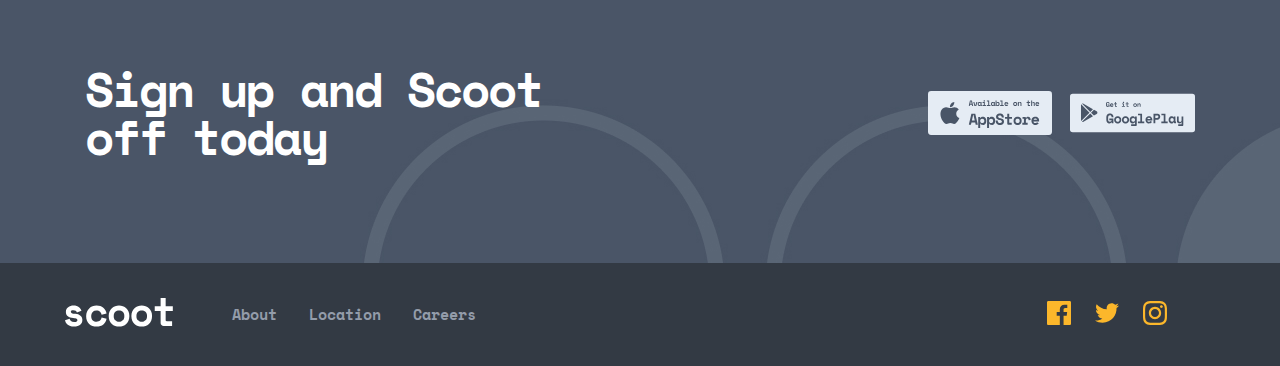
==== commit 3a4b199c: "hjhgj" ====
--- a/index.html
+++ b/index.html
@@ -103,11 +103,11 @@
 
                                 <source media="(max-width:719px)" srcset="img/woman.jpg 1x, img/woman@2x.jpg">
                                 <source media="(max-width:1310px)" srcset="img/woman.jpg 1x, img/woman@2x.jpg 2x">
-                                <img class="menu__item-img" src="img/woman.jpg"
-                                    srcset="img/woman@2x.jpg 2x, img/woman.jpg 1x" alt="woman" width="445" height="445">
+                                <!-- <img class="menu__item-img" src="img/woman.jpg"
+                                    srcset="img/woman@2x.jpg 2x, img/woman.jpg 1x" alt="woman" width="445" height="445"> -->
                             </picture>
-                            <!-- <img class="menu__item-img" src="img/woman.jpg" alt="woman-pic"
-                            srcset="img/woman@2x.jpg 2x, img/woman.jpg 1x" width="445" height="445"> -->
+                            <img class="menu__item-img" src="img/woman.jpg" alt="woman-pic"
+                            srcset="img/woman@2x.jpg 2x, img/woman.jpg 1x" width="445" height="445">
                             <div class="menu__content">
                                 <h2 class="menu__content-title">Easy to use
                                     riding telemetry</h2>
@@ -130,8 +130,8 @@
 
                                 <source media="(max-width:719px)" srcset="img/city.jpg 1x, img/city@2x.jpg">
                                 <source media="(max-width:1310px)" srcset="img/city.jpg 1x, img/city@2x.jpg 2x">
-                                <img class="menu__item-img" src="img/city.jpg"
-                                    srcset="img/city@2x.jpg 2x, img/city.jpg 1x" alt="city" width="445" height="445">
+                                <!-- <img class="menu__item-img" src="img/city.jpg"
+                                    srcset="img/city@2x.jpg 2x, img/city.jpg 1x" alt="city" width="445" height="445"> -->
                             </picture>
                             <img class="menu__item-img" src="img/city.jpg" alt="woman-pic"
                                 srcset="img/city@2x.jpg 2x, img/city.jpg 1x" width="445" height="445">
